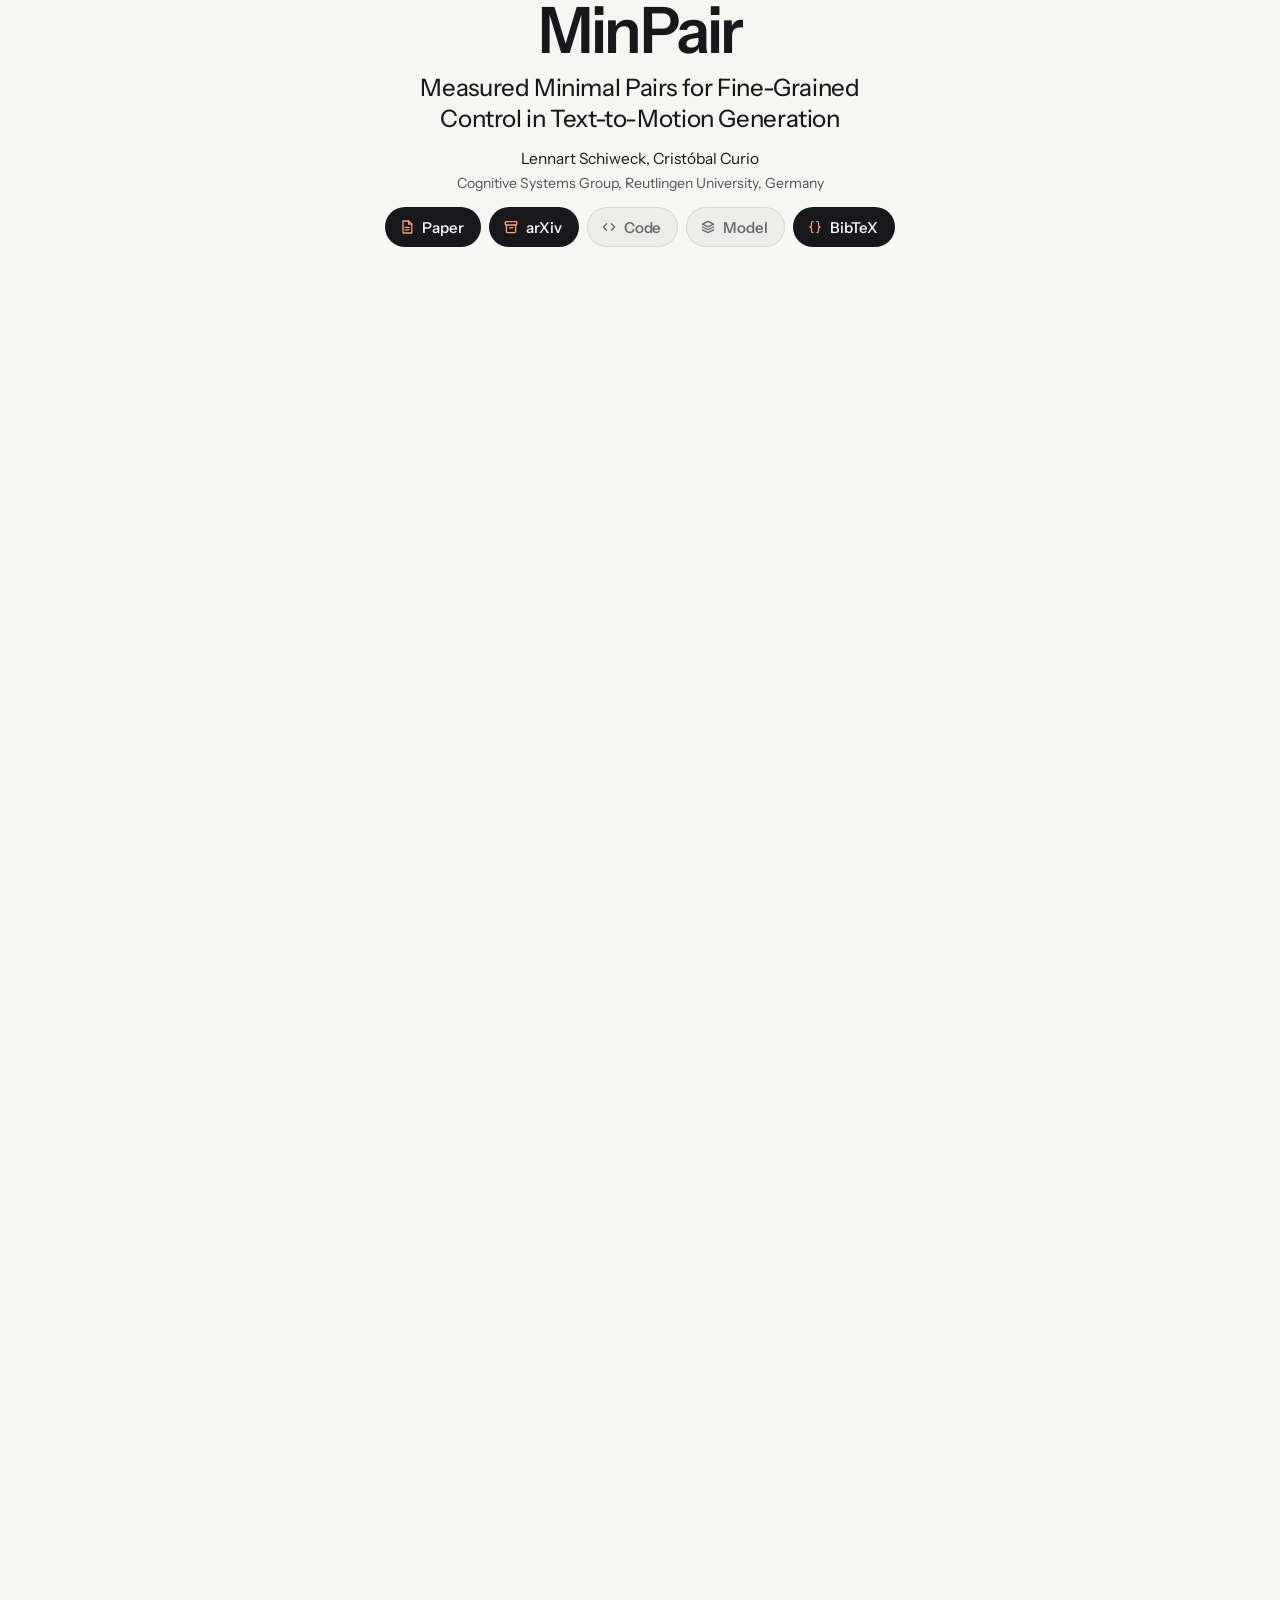
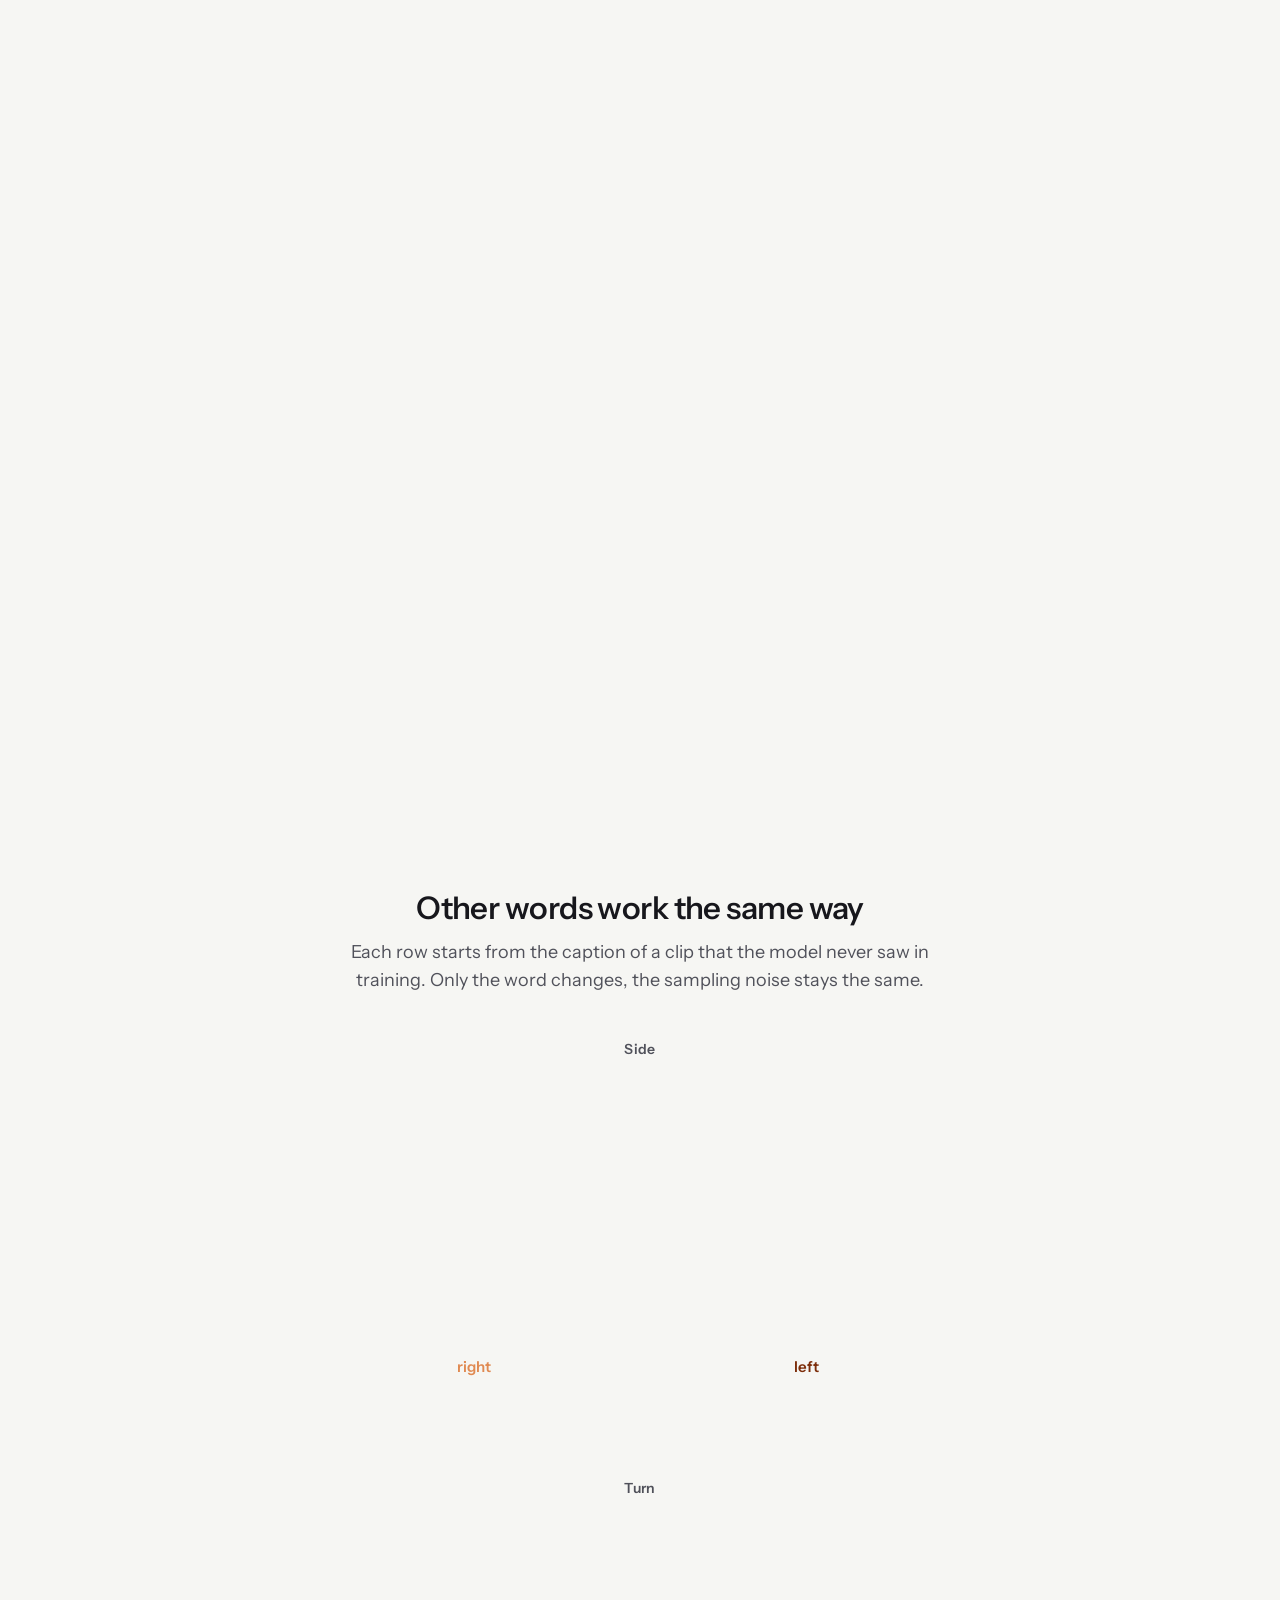
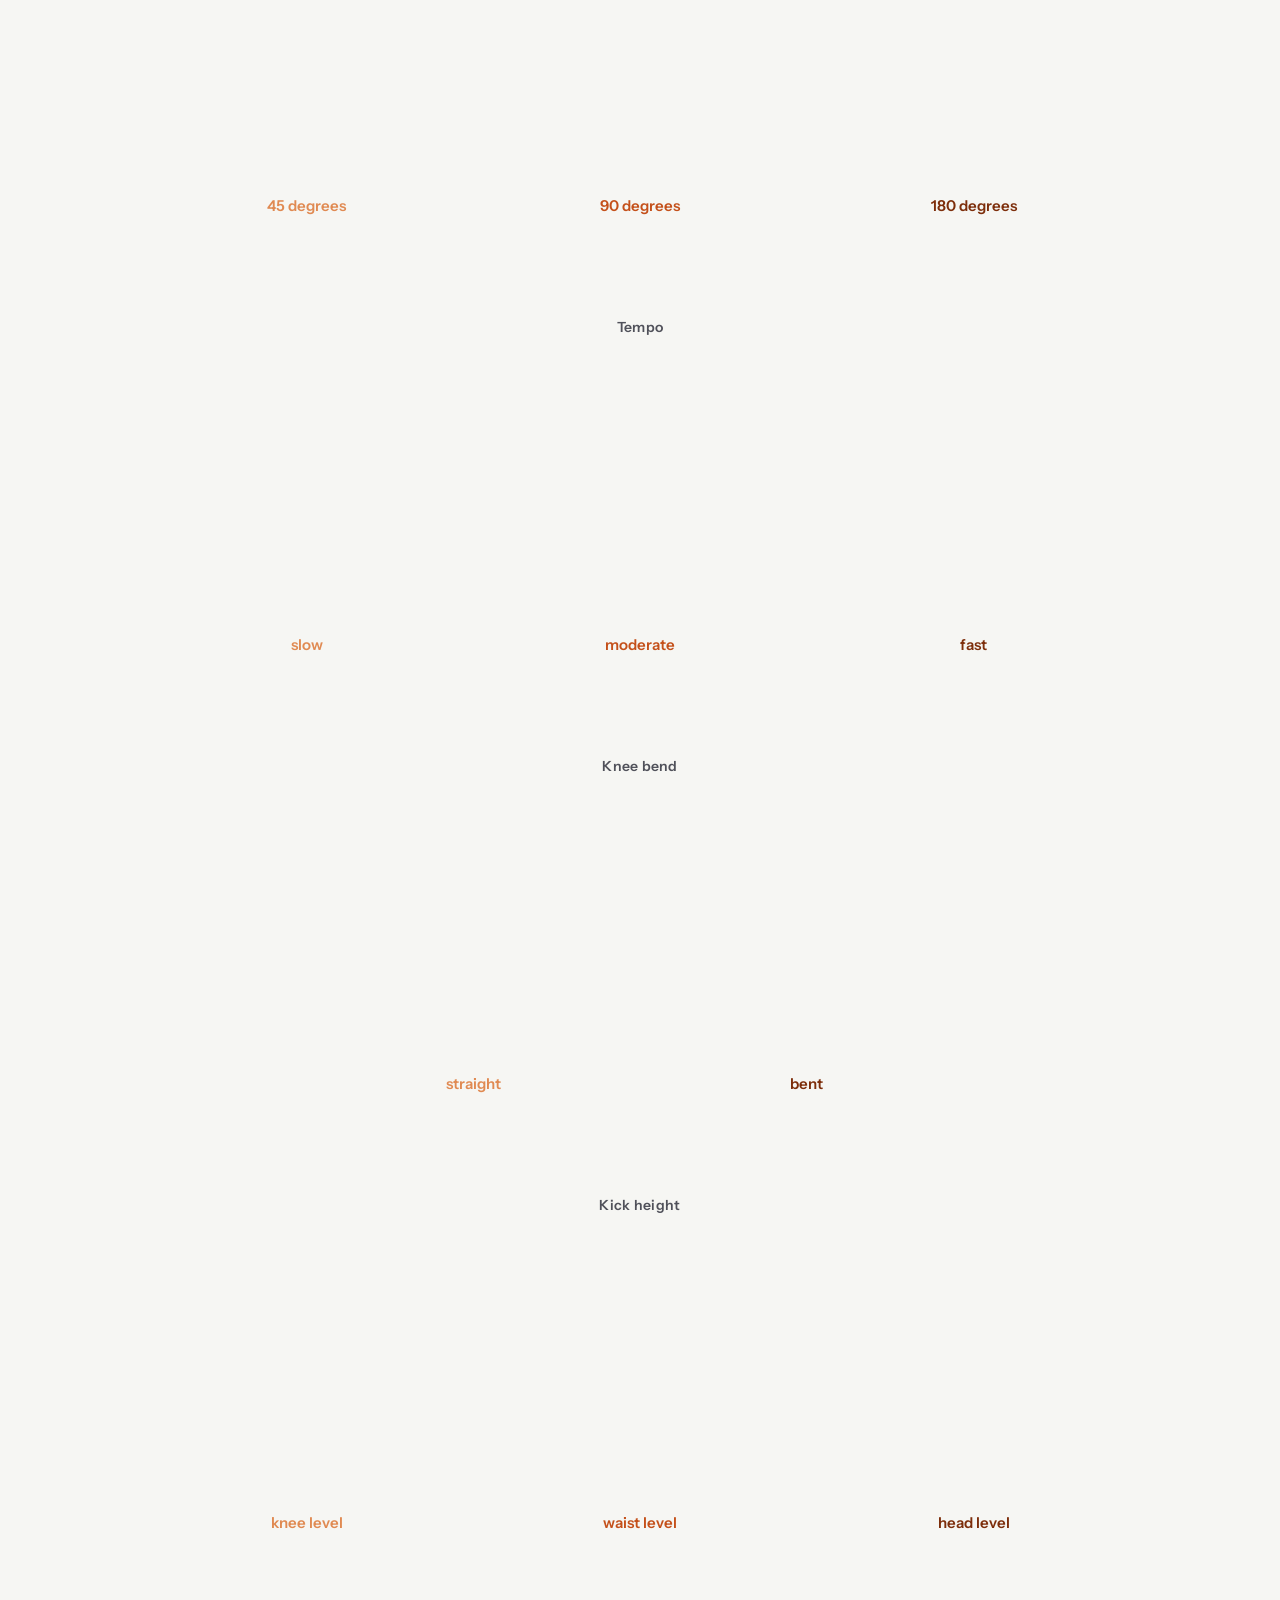
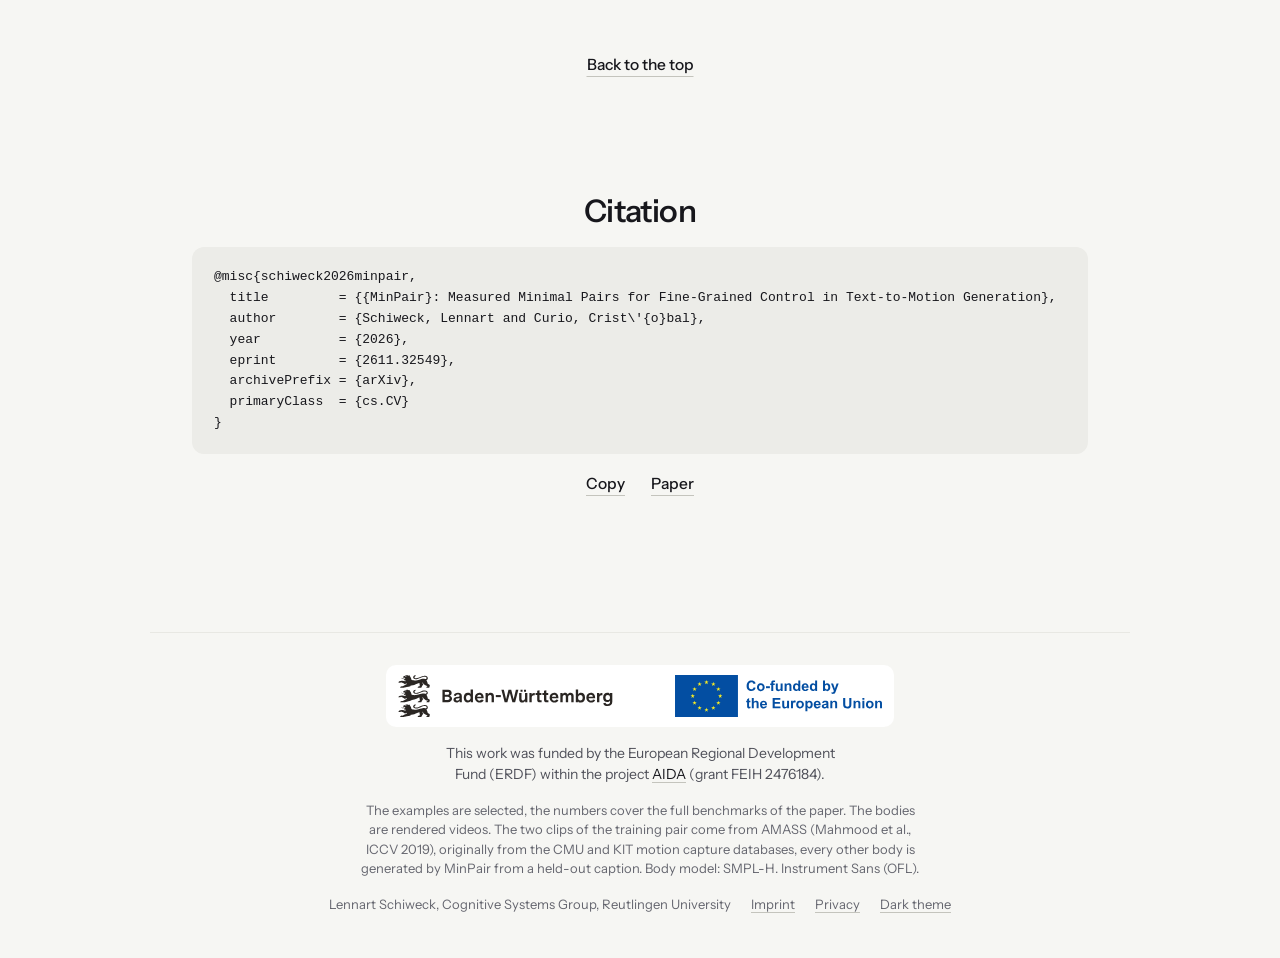
==== minpair/index.html @ 85612e9e "Homepage with SetCon and MinPair project pages Co-Authored-By: Claude Opus 5.5 <noreply@anthropic.co" ====
<!doctype html>
<html lang="en" data-paper="minpair" data-fr-store="mp-theme">
<head>
<meta charset="utf-8">
<meta name="viewport" content="width=device-width, initial-scale=1, viewport-fit=cover">
<title>MinPair: Measured Minimal Pairs for Fine-Grained Control in Text-to-Motion Generation</title>
<meta name="description" content="MinPair: Measured Minimal Pairs for Fine-Grained Control in Text-to-Motion Generation. Lennart Schiweck and Cristóbal Curio (Reutlingen University). Paper, animated overview and citation.">
<meta name="color-scheme" content="light dark">
<!-- Link preview. With pageUrl set in config.js, frame.js makes these addresses absolute; for crawlers, write the absolute addresses here too. -->
<meta property="og:type" content="website">
<meta property="og:title" content="MinPair: Measured Minimal Pairs for Fine-Grained Control in Text-to-Motion Generation">
<meta property="og:description" content="Change one word of the caption and the motion follows.">
<meta property="og:image" content="media/og.png">
<meta property="og:image:width" content="1200">
<meta property="og:image:height" content="630">
<meta name="twitter:card" content="summary_large_image">
<link rel="icon" href="data:image/svg+xml,%3Csvg xmlns='http://www.w3.org/2000/svg' viewBox='0 0 32 32'%3E%3Crect width='32' height='32' rx='8' fill='%23c4501a'/%3E%3Crect x='8.5' y='13' width='6' height='12' rx='1.6' fill='%23fff'/%3E%3Crect x='17.5' y='7' width='6' height='18' rx='1.6' fill='%23fff'/%3E%3C/svg%3E">
<script>try { var t = localStorage.getItem("mp-theme"); if (t === "dark" || t === "light") document.documentElement.dataset.theme = t; } catch (e) {}</script>
<link rel="preload" href="fonts/InstrumentSans-var.woff2" as="font" type="font/woff2" crossorigin>
<link rel="preload" href="data/story.json" as="fetch" crossorigin>
<link rel="preload" href="data/examples.json" as="fetch" crossorigin>
<link rel="stylesheet" href="frame/frame.css">
<link rel="stylesheet" href="css/minpair.css">
</head>
<body>

<!-- slim top bar (frame): in once the head block with its links has gone (story.js: from the hand-over to the second step on,
     and below the story). v16: on its right the links of the head block (frame: .fr-tn-paper), so the paper stays in reach
     during the whole playback; the section links (Method, Results, Examples) give way on narrow screens -->
<nav class="fr-topnav" id="topnav" aria-label="Page">
  <a class="fr-tn-brand" href="#top" data-totop>MinPair</a>
  <div class="fr-tn-links"><a class="fr-tn-opt" href="#story" data-step="pair">Method</a><a href="#story" data-step="r1">Results</a><a class="fr-tn-opt2" href="#others" data-jump="others">Examples</a></div>
  <!-- frame: the paper links in the top bar (frame.css .fr-tn-paper). Same order and targets as the head block's link bar;
       data-fr-link gets its href from config.js (frame.js), a link without href is not shown. Files and other sites open in a
       new tab, so the story plays on; BibTeX jumps to the citation (data-jump: the autoplay ends) -->
  <div class="fr-tn-paper" role="group" aria-label="Paper and citation"><a class="fr-tn-main" href="paper/minpair.pdf" target="_blank" rel="noopener">Paper</a><a data-fr-link="arxiv" target="_blank">arXiv</a><a data-fr-link="code" target="_blank">Code</a><a data-fr-link="model" target="_blank">Model</a><a href="#cite" data-jump="cite" data-fr-flash="bib">BibTeX</a></div>
  <button class="fr-tn-theme" id="themeNav" type="button" data-fr-theme aria-label="Switch between light and dark"><svg class="fr-sun" viewBox="0 0 20 20" fill="none" stroke="currentColor" stroke-width="1.6" stroke-linecap="round" aria-hidden="true"><circle cx="10" cy="10" r="3.4"/><path d="M10 2.2v2M10 15.8v2M2.2 10h2M15.8 10h2M4.5 4.5l1.4 1.4M14.1 14.1l1.4 1.4M4.5 15.5l1.4-1.4M14.1 5.9l1.4-1.4"/></svg><svg class="fr-moon" viewBox="0 0 20 20" fill="none" stroke="currentColor" stroke-width="1.6" stroke-linejoin="round" aria-hidden="true"><path d="M16.6 12.4A7 7 0 0 1 7.6 3.4a7 7 0 1 0 9 9z"/></svg></button>
</nav>
<main id="top">

<!-- ============================================================ the story: a player of one screen height with its own clock -->
<section class="story" id="story" aria-label="How MinPair works, one step per screen of scrolling">
  <div class="stage" id="stage" tabindex="0" role="region" aria-label="How MinPair works, a player in eight steps. It plays by itself. Scrolling or the arrow keys move one step on or back, space pauses or plays.">
    <div class="gl" id="gl" aria-hidden="true"></div>
    <canvas class="fig" id="fig" aria-hidden="true"></canvas>
    <canvas class="chart" id="chart" role="img" aria-label="Share of followed edits"></canvas>
    <div id="chart-sr" class="sr"></div>

    <!-- head block (frame), centred above the stage; it fades with the first step -->
    <header class="hd fr-head fr-center" id="hd">
      <h1 class="fr-title"><span class="fr-name">MinPair</span><span class="fr-sr">: </span><span class="fr-sub">Measured Minimal Pairs for Fine-Grained Control in Text-to-Motion Generation</span></h1>
      <p class="fr-authors"><span>Lennart Schiweck</span>, <span>Cristóbal Curio</span></p>
      <p class="fr-affil"><span>Cognitive Systems Group, Reutlingen University, Germany</span></p>
      <!-- frame v2: the buttons (frame.css .fr-btns); a button without a target in config.js stays greyed with "soon" -->
      <nav class="fr-btns" aria-label="Paper, code and model"><a class="fr-btn" href="paper/minpair.pdf"><svg viewBox="0 0 20 20" fill="none" stroke="currentColor" stroke-width="1.6" stroke-linecap="round" stroke-linejoin="round" aria-hidden="true"><path d="M5 2.5h7l4 4v11H5z"/><path d="M12 2.5v4h4"/><path d="M7.6 10.5h4.8M7.6 13.5h4.8"/></svg><span class="fr-w">Paper</span></a><a class="fr-btn" data-fr-link="arxiv"><svg viewBox="0 0 20 20" fill="none" stroke="currentColor" stroke-width="1.6" stroke-linecap="round" stroke-linejoin="round" aria-hidden="true"><rect x="2.75" y="3.25" width="14.5" height="4.25" rx="1"/><path d="M4.25 7.5v8.25c0 .7.55 1.25 1.25 1.25h9c.7 0 1.25-.55 1.25-1.25V7.5"/><path d="M8 11h4"/></svg><span class="fr-w">arXiv</span><span class="fr-soon">soon</span></a><a class="fr-btn" data-fr-link="code"><svg viewBox="0 0 20 20" fill="none" stroke="currentColor" stroke-width="1.6" stroke-linecap="round" stroke-linejoin="round" aria-hidden="true"><path d="M7 6l-4 4 4 4M13 6l4 4-4 4"/></svg><span class="fr-w">Code</span><span class="fr-soon">soon</span></a><a class="fr-btn" data-fr-link="model"><svg viewBox="0 0 20 20" fill="none" stroke="currentColor" stroke-width="1.6" stroke-linecap="round" stroke-linejoin="round" aria-hidden="true"><path d="M10 3l7 3.4-7 3.4-7-3.4z"/><path d="M3 10l7 3.4 7-3.4M3 13.6L10 17l7-3.4"/></svg><span class="fr-w">Model</span><span class="fr-soon">soon</span></a><a class="fr-btn" href="#cite" data-jump="cite" data-fr-flash="bib"><svg viewBox="0 0 20 20" fill="none" stroke="currentColor" stroke-width="1.6" stroke-linecap="round" stroke-linejoin="round" aria-hidden="true"><path d="M7.6 3C5.8 3 5.6 4 5.6 5.4v2.4c0 1.2-.6 2.2-2.1 2.2 1.5 0 2.1 1 2.1 2.2v2.4c0 1.4.2 2.4 2 2.4"/><path d="M12.4 3c1.8 0 2 1 2 2.4v2.4c0 1.2.6 2.2 2.1 2.2-1.5 0-2.1 1-2.1 2.2v2.4c0 1.4-.2 2.4-2 2.4"/></svg><span class="fr-w">BibTeX</span></a></nav>
    </header>
    <p class="sr" id="beat-live" aria-live="polite"></p>

    <a class="more-hint" id="more-hint" href="#others" aria-hidden="true" tabindex="-1"><span>More examples below</span><svg viewBox="0 0 20 20" aria-hidden="true"><path d="M5 7.5l5 5 5-5" fill="none" stroke="currentColor" stroke-width="1.8" stroke-linecap="round" stroke-linejoin="round"/></svg></a>
    <div class="player" id="player" role="group" aria-label="Player">
      <button class="pb" id="pl-prev" type="button" aria-label="Previous step"><svg viewBox="0 0 20 20" aria-hidden="true"><path d="M12.5 5l-5 5 5 5" fill="none" stroke="currentColor" stroke-width="1.8" stroke-linecap="round" stroke-linejoin="round"/></svg></button>
      <button class="pb play" id="pl-play" type="button" aria-label="Play"></button>
      <button class="pb" id="pl-next" type="button" aria-label="Next step"><svg viewBox="0 0 20 20" aria-hidden="true"><path d="M7.5 5l5 5-5 5" fill="none" stroke="currentColor" stroke-width="1.8" stroke-linecap="round" stroke-linejoin="round"/></svg></button>
      <div class="track" id="pl-track"><span class="rail"></span><span class="fill" id="pl-fill"></span></div>
      <span class="tip" id="pl-tip" aria-hidden="true"></span>
    </div>
  </div>
</section>

<!-- ============================================================ other attributes, ordinary page content -->
<section class="others" id="others" aria-labelledby="others-h">
  <div class="wrap">
    <h2 class="fr-h2" id="others-h">Other words work the same way</h2>
    <p class="fr-lead lede">Each row starts from the caption of a clip that the model never saw in training. Only the word changes, the sampling noise stays the same.</p>
  </div>
  <div class="grid" id="grid"></div>
  <p class="fr-links up"><a href="#top" data-totop>Back to the top</a></p>
</section>

<!-- ============================================================ citation (frame) -->
<section class="cite" id="cite" aria-labelledby="h-cite">
  <div class="wrap">
    <div class="fr-cite">
      <h2 class="fr-h2" id="h-cite">Citation</h2>
      <pre class="fr-bib" id="bib" data-fr-bib>@misc{schiweck2026minpair,
  title  = {{MinPair}: Measured Minimal Pairs for Fine-Grained Control in Text-to-Motion Generation},
  author = {Schiweck, Lennart and Curio, Crist\'{o}bal},
  year   = {2026}
}</pre>
      <p class="fr-links"><button type="button" data-fr-copy="bib">Copy</button><a href="paper/minpair.pdf">Paper</a></p>
    </div>
  </div>
</section>

</main>

<!-- ============================================================ footer (frame) -->
<footer class="fr-foot">
  <div class="fr-fin">
    <span class="fr-band"><img src="frame/BW_EU_Logo_en.svg" width="2181" height="189" alt="Baden-Württemberg. Co-funded by the European Union"></span>
    <p class="fr-fund">This work was funded by the European Regional Development Fund (ERDF) within the project <a href="https://aida.reutlingen-university.de/" rel="noopener">AIDA</a> (grant FEIH 2476184).</p>
    <p class="fr-credits">The examples are selected, the numbers cover the full benchmarks of the paper. The bodies are rendered videos. The two clips of the training pair come from AMASS (Mahmood et al., ICCV 2019), originally from the CMU and KIT motion capture databases, every other body is generated by MinPair from a held-out caption. Body model: SMPL-H. Instrument Sans (OFL).</p>
    <div class="fr-colo"><p>Lennart Schiweck, Cognitive Systems Group, Reutlingen University</p><p class="fr-legal-links"><a href="#fr-imprint" data-fr-legal aria-controls="fr-imprint" aria-expanded="false">Imprint</a><a href="#fr-privacy" data-fr-legal aria-controls="fr-privacy" aria-expanded="false">Privacy</a></p><p><button class="fr-theme" type="button" data-fr-theme aria-label="Switch between light and dark"><span class="fr-t-dark">Dark theme</span><span class="fr-t-light">Light theme</span></button></p></div>
    <!-- frame v2: imprint and privacy, opened from the links above (frame.js; without JavaScript through #fr-imprint / #fr-privacy) -->
    <section class="fr-legal-panel" id="fr-imprint" aria-label="Imprint"><p>Lennart Schiweck<br>Cognitive Systems Group, Reutlingen University (Hochschule Reutlingen)<br>Alteburgstraße 150, 72762 Reutlingen, Germany<span data-fr-email><br><span class="fr-email">lennart.schiweck [at] reutlingen-university.de</span></span></p></section>
    <section class="fr-legal-panel" id="fr-privacy" aria-label="Privacy"><p>This page sets no cookies, uses no tracking and loads no external fonts or scripts. It is hosted on GitHub Pages; see the <a href="https://docs.github.com/en/site-policy/privacy-policies/github-general-privacy-statement" rel="noopener">GitHub General Privacy Statement</a>.</p></section>
  </div>
</footer>
<!-- frame v2: the round button of the frame (.fr-totop); story.js shows it once the story has gone and restarts the story -->
<button class="fr-totop" id="totop" type="button" aria-label="Back to the top of the page"><svg viewBox="0 0 20 20" aria-hidden="true"><path d="M10 15.5v-11M5 9l5-5 5 5" fill="none" stroke="currentColor" stroke-width="1.8" stroke-linecap="round" stroke-linejoin="round"/></svg></button>

<script src="js/core.js" defer></script>
<script src="js/media.js" defer></script>
<script src="js/chart.js" defer></script>
<script src="js/story.js" defer></script>
<script src="js/grid.js" defer></script>
<script src="js/page.js" defer></script>
<script src="config.js" defer></script>
<script src="frame/frame.js" defer></script>
</body>
</html>
---- minpair/frame/frame.css ----
/* Frame: the shared design language of the project pages (SetCon, MinPair). One typeface, one set of neutrals and one
   accent per page. The pages keep their own heroes and figures; the frame gives them the same type, head block, link bar,
   slim top bar, citation block and footer with the funding band.
   v2 (20.11.2026, v395): the head block's links are buttons (.fr-btns: Paper, arXiv, Code, Model, Data, BibTeX, a button
   without a target stays visible, greyed, with "soon"), the round back-to-the-top button (.fr-totop), the greys a little
   darker (WCAG AA for text on every surface of the pages), and on phones a little larger small type and 44-px targets.

   Use: copy the folder frame/ unchanged next to the page's fonts/ folder, load frame.css before the page's own CSS and
   frame.js (after config.js) at the end of <body>. The <html> element names the paper and the key under which the theme
   is remembered: <html lang="en" data-paper="setcon" data-fr-store="setcon-theme">. Classes start with fr-, variables
   with --fr-. The page's own CSS may read every --fr- token. */

@font-face { font-family: "Instrument Sans"; font-style: normal; font-weight: 400 700; font-stretch: 75% 100%; font-display: swap; src: url(../fonts/InstrumentSans-var.woff2) format("woff2"); }

/* ---------------------------------------------------------------- tokens */
:root {
  --fr-bg: #f6f6f3; --fr-bg-2: #ecece8; --fr-bg-3: #e1e1dc;
  --fr-ink: #17171c; --fr-ink-2: #50515a; --fr-ink-3: #65666f;   /* v2: were #585962, #7b7c85 (3.4:1 on the panels) */
  --fr-line: #d9d9d4; --fr-line-2: #e8e8e3; --fr-rule: #c4c4bd;
  --fr-plate: #ffffff;
  --fr-accent: #5a48e0; --fr-accent-ink: #4a3bc6; --fr-accent-soft: rgba(90, 72, 224, 0.12);
  /* v2: the buttons of the head block and the back-to-the-top button: ink-filled pills, the icon in the accent of the other
     theme (light on the dark pill), the accent on hover; without a target a greyed pill */
  --fr-btn-bg: var(--fr-ink); --fr-btn-ink: var(--fr-bg); --fr-btn-icon: #b5adff; --fr-on-accent: #ffffff;
  --fr-btn-off-bg: var(--fr-bg-2); --fr-btn-off-ink: var(--fr-ink-3); --fr-btn-off-line: var(--fr-line);
  --fr-sans: "Instrument Sans", "Helvetica Neue", Arial, sans-serif;
  --fr-mono: ui-monospace, "SF Mono", Menlo, Consolas, monospace;
  --fr-gutter: clamp(16px, 4vw, 64px);
  --fr-ease: cubic-bezier(0.2, 0.7, 0.2, 1);
  /* type scale: name 42-64, subtitle 19-24, section 24-32, lead 18, body 17, small 14, fine 13 (px) */
  --fr-size-name: clamp(2.625rem, 1.6rem + 3vw, 4rem);
  --fr-size-sub: clamp(1.1875rem, 0.95rem + 0.8vw, 1.5rem);
  --fr-size-h2: clamp(1.5rem, 1.15rem + 1vw, 2rem);
  --fr-size-lead: 1.125rem; --fr-size-body: 1.0625rem; --fr-size-small: 0.875rem; --fr-size-fine: 0.8125rem;
  color-scheme: light;
}
:root[data-paper="minpair"] { --fr-accent: #c4501a; --fr-accent-ink: #a9440f; --fr-accent-soft: rgba(196, 80, 26, 0.12); --fr-btn-icon: #f2a46f }
@media (prefers-color-scheme: dark) {
  :root:not([data-theme="light"]) {
    --fr-bg: #121317; --fr-bg-2: #191a1f; --fr-bg-3: #22232a;
    --fr-ink: #ececea; --fr-ink-2: #adaeb5; --fr-ink-3: #94959d;
    --fr-line: #2c2d34; --fr-line-2: #222329; --fr-rule: #4a4b53;
    --fr-plate: #f4f4f0;
    --fr-accent: #a79dff; --fr-accent-ink: #b5adff; --fr-accent-soft: rgba(167, 157, 255, 0.16);
    --fr-btn-icon: #5a48e0; --fr-on-accent: #121317; --fr-btn-off-bg: var(--fr-bg-3); --fr-btn-off-line: #33343c;
    color-scheme: dark; }
  :root[data-paper="minpair"]:not([data-theme="light"]) { --fr-accent: #f2a46f; --fr-accent-ink: #f2a46f; --fr-accent-soft: rgba(242, 164, 111, 0.16); --fr-btn-icon: #c4501a }
}
:root[data-theme="dark"] {
  --fr-bg: #121317; --fr-bg-2: #191a1f; --fr-bg-3: #22232a;
  --fr-ink: #ececea; --fr-ink-2: #adaeb5; --fr-ink-3: #94959d;
  --fr-line: #2c2d34; --fr-line-2: #222329; --fr-rule: #4a4b53;
  --fr-plate: #f4f4f0;
  --fr-accent: #a79dff; --fr-accent-ink: #b5adff; --fr-accent-soft: rgba(167, 157, 255, 0.16);
  --fr-btn-icon: #5a48e0; --fr-on-accent: #121317; --fr-btn-off-bg: var(--fr-bg-3); --fr-btn-off-line: #33343c;
  color-scheme: dark; }
:root[data-paper="minpair"][data-theme="dark"] { --fr-accent: #f2a46f; --fr-accent-ink: #f2a46f; --fr-accent-soft: rgba(242, 164, 111, 0.16); --fr-btn-icon: #c4501a }

/* ---------------------------------------------------------------- base type */
body { margin: 0; background: var(--fr-bg); color: var(--fr-ink); font: 400 var(--fr-size-body)/1.55 var(--fr-sans); -webkit-font-smoothing: antialiased; text-rendering: optimizeLegibility }
.fr-sr { position: absolute; width: 1px; height: 1px; overflow: hidden; clip: rect(0 0 0 0); white-space: nowrap }
.fr-h2 { margin: 0; font-size: var(--fr-size-h2); line-height: 1.18; font-weight: 560; letter-spacing: -0.018em; text-wrap: balance }
.fr-lead { margin: 0; font-size: var(--fr-size-lead); line-height: 1.55; color: var(--fr-ink-2) }
.fr-lead b, .fr-lead strong { color: var(--fr-ink); font-weight: 540 }
.fr-caption { margin: 0; font-size: var(--fr-size-small); line-height: 1.5; color: var(--fr-ink-2) }
.fr-caption b { color: var(--fr-ink); font-weight: 540 }

/* ---------------------------------------------------------------- head block: name, subtitle, authors, affiliations, links.
   Left-aligned by default; .fr-center centres it (a head above a full-width stage). */
.fr-head { display: grid; justify-items: start; text-align: left }
.fr-head.fr-center { justify-items: center; text-align: center }
.fr-title { margin: 0; display: grid; gap: 12px; justify-items: inherit; font-weight: 400 }
.fr-name { font-size: var(--fr-size-name); line-height: 0.95; font-weight: 600; font-stretch: 96%; letter-spacing: -0.035em }
.fr-sub { font-size: var(--fr-size-sub); line-height: 1.28; font-weight: 450; letter-spacing: -0.016em; max-width: 30ch; text-wrap: balance }
.fr-authors { margin: 24px 0 0; font-size: 0.96875rem; line-height: 1.45; color: var(--fr-ink) }
.fr-authors > span, .fr-affil > span { white-space: nowrap }
.fr-head sup { font-size: 0.7em; line-height: 0; vertical-align: 0.55em; margin-left: 1px; color: var(--fr-ink-2) }
.fr-affil { margin: 2px 0 0; font-size: var(--fr-size-small); line-height: 1.45; color: var(--fr-ink-2); display: flex; flex-wrap: wrap; gap: 0 16px }
.fr-affil sup { margin: 0 2px 0 0 }
.fr-center .fr-affil { justify-content: center }

/* ---------------------------------------------------------------- link bar: underlined words, the underline turns to the accent
   on hover. Fixed order Paper, arXiv, Code, Model, Data, BibTeX; a link without href is not shown (frame.js sets the href
   from config.js only when there is a target). The same look serves buttons (Copy). */
.fr-links { margin: 0 -10px; padding: 0; display: flex; flex-wrap: wrap; gap: 2px 6px }
.fr-head .fr-links { margin-top: 22px }
.fr-center .fr-links { justify-content: center; margin-inline: 0 }
.fr-links a, .fr-links button { display: inline-flex; align-items: center; min-height: 40px; padding: 0 10px; border: 0; border-radius: 4px; background: none; cursor: pointer;
  font: 500 0.96875rem/1 var(--fr-sans); color: var(--fr-ink); text-decoration: underline; text-decoration-thickness: 1px; text-underline-offset: 6px; text-decoration-color: var(--fr-rule);
  white-space: nowrap; transition: text-decoration-color .18s, color .18s }
.fr-links a:hover, .fr-links button:hover { text-decoration-color: var(--fr-accent) }
.fr-links a:not([href]) { display: none }
.fr-links a:focus-visible, .fr-links button:focus-visible { outline: 2px solid var(--fr-accent); outline-offset: 0 }

/* ---------------------------------------------------------------- v2: the head block's buttons. Pills in one row, an icon and a
   word each, in the fixed order Paper, arXiv, Code, Model, Data, BibTeX, the same on every page. frame.js gives a button
   with data-fr-link its href from config.js; a button without href stays in the row, greyed and not clickable, and says
   "soon": under the pointer as a small label below it, on touch screens (no pointer to hover with) always, under its word.
   Where the six do not fit in one row (one row needs 602 px; a head narrower than 620 px, which includes SetCon's head
   column at every width), they stand in two rows of three of one width (3 x 101 px + gaps = 319 px); below 322 px the
   pills get narrower (3 x 93 px), below 298 px two columns.
   Markup: <nav class="fr-btns"><a class="fr-btn" data-fr-link="code"><svg/><span class="fr-w">Code</span><span class="fr-soon">soon</span></a>…</nav> */
.fr-head { container: fr-head / inline-size }
.fr-btns { margin: 0; padding: 0; display: flex; flex-wrap: wrap; gap: 8px }
.fr-head .fr-btns { margin-top: 24px }
.fr-center .fr-btns { justify-content: center }
.fr-btn { position: relative; display: inline-flex; align-items: center; justify-content: center; gap: 7px; height: 40px; padding: 0 17px 0 14px; border-radius: 999px;
  background: var(--fr-btn-bg); color: var(--fr-btn-ink); font: 540 0.9375rem/1 var(--fr-sans); letter-spacing: -0.005em; text-decoration: none; white-space: nowrap;
  -webkit-tap-highlight-color: transparent; transition: background-color .18s, color .18s }
.fr-btn svg { width: 16px; height: 16px; flex: none; color: var(--fr-btn-icon); transition: color .18s }
.fr-btn[href]:hover { background: var(--fr-accent); color: var(--fr-on-accent) }
.fr-btn[href]:hover svg { color: inherit }
.fr-btn:focus-visible { outline: 2px solid var(--fr-accent); outline-offset: 2px; border-radius: 999px }
.fr-btn:not([href]) { background: var(--fr-btn-off-bg); color: var(--fr-btn-off-ink); box-shadow: inset 0 0 0 1px var(--fr-btn-off-line); cursor: default }
.fr-btn:not([href]) svg { color: inherit }
.fr-soon { display: none }
@media (hover: hover) {
  .fr-btn:not([href]) .fr-soon { display: block; position: absolute; left: 50%; top: 100%; margin-top: 6px; padding: 4px 8px; border-radius: 6px; z-index: 5;
    background: var(--fr-ink); color: var(--fr-bg); font: 500 0.75rem/1.2 var(--fr-sans); letter-spacing: 0.01em; white-space: nowrap; pointer-events: none;
    opacity: 0; transform: translate(-50%, -3px); transition: opacity .15s, transform .15s }
  .fr-btn:not([href]):hover .fr-soon { opacity: 1; transform: translate(-50%, 0) }
}
@media (hover: none) {
  .fr-btn:not([href]) { display: inline-grid; grid-template-columns: auto auto; grid-template-rows: auto auto; align-content: center; justify-content: center; column-gap: 7px; row-gap: 2px }
  .fr-btn:not([href]) svg { grid-row: 1 / span 2; align-self: center }
  .fr-btn:not([href]) .fr-soon { display: block; font: 500 0.6875rem/1 var(--fr-sans); letter-spacing: 0.02em }
}
@container fr-head (max-width: 620px) {
  .fr-btns { display: grid; grid-template-columns: repeat(3, 1fr); width: max-content; max-width: 100% }
  .fr-center .fr-btns { margin-inline: auto }
}
@container fr-head (max-width: 322px) { .fr-btn { padding: 0 12px 0 10px; gap: 6px } }
@container fr-head (max-width: 298px) { .fr-btns { grid-template-columns: repeat(2, 1fr) } }

/* ---------------------------------------------------------------- slim top bar: slides in once the hero has left the screen */
.fr-topnav { position: fixed; top: 0; left: 0; right: 0; z-index: 30; height: 48px; display: flex; align-items: center; gap: 22px;
  padding: 0 max(var(--fr-gutter), env(safe-area-inset-right)) 0 max(var(--fr-gutter), env(safe-area-inset-left));
  background: var(--fr-bg); border-bottom: 1px solid var(--fr-line-2); font-family: var(--fr-sans);
  transform: translateY(-100%); visibility: hidden; transition: transform .28s var(--fr-ease), visibility 0s linear .28s }
.fr-topnav.on { transform: none; visibility: visible; transition: transform .28s var(--fr-ease), visibility 0s }
.fr-topnav a { color: inherit; text-decoration: none }
.fr-tn-brand { font-weight: 600; font-stretch: 96%; letter-spacing: -0.03em; font-size: 1.0625rem; color: var(--fr-ink); padding: 6px 0 }
.fr-tn-brand:hover { color: var(--fr-accent-ink) }
.fr-tn-links { display: flex; gap: 18px; font-size: var(--fr-size-small); color: var(--fr-ink-2); margin-left: 4px; min-width: 0 }
.fr-tn-links a { padding: 6px 0; transition: color .15s; white-space: nowrap }
.fr-tn-links a:hover { color: var(--fr-accent-ink) }
.fr-tn-theme { margin-left: auto; width: 34px; height: 34px; flex: none; display: grid; place-items: center; padding: 0; border: 0; background: none; cursor: pointer; color: var(--fr-ink-2); border-radius: 8px; transition: color .15s, background-color .15s }
.fr-tn-theme svg { width: 18px; height: 18px }
.fr-tn-theme:hover { color: var(--fr-ink); background: var(--fr-bg-2) }
.fr-tn-theme .fr-moon { display: none }
:root[data-theme="dark"] .fr-tn-theme .fr-sun { display: none }
:root[data-theme="dark"] .fr-tn-theme .fr-moon { display: block }
@media (prefers-color-scheme: dark) { :root:not([data-theme="light"]) .fr-tn-theme .fr-sun { display: none } :root:not([data-theme="light"]) .fr-tn-theme .fr-moon { display: block } }
/* the paper links in the top bar: the head block's link bar, small, at the right end beside the theme switch, so the paper
   stays in reach once the head block has gone. Underlined words as in the link bar; Paper is marked by its ink and an
   underline in the accent. A link without href (no target in config.js yet) is not shown */
.fr-tn-paper { margin-left: auto; display: flex; align-items: center; gap: 2px; flex: none }
.fr-tn-paper a { display: inline-flex; align-items: center; min-height: 34px; padding: 0 7px; border-radius: 4px; font: 500 var(--fr-size-small)/1 var(--fr-sans);
  color: var(--fr-ink-2); text-decoration: underline; text-decoration-thickness: 1px; text-underline-offset: 5px; text-decoration-color: var(--fr-rule);
  white-space: nowrap; transition: color .15s, text-decoration-color .15s }
.fr-tn-paper a:hover { color: var(--fr-ink); text-decoration-color: var(--fr-accent) }
.fr-tn-paper a.fr-tn-main { color: var(--fr-ink); text-decoration-color: var(--fr-accent) }
.fr-tn-paper a:not([href]) { display: none }
.fr-tn-paper a:focus-visible { outline: 2px solid var(--fr-accent); outline-offset: 0 }
.fr-tn-paper + .fr-tn-theme { margin-left: -8px }

/* ---------------------------------------------------------------- v2: back to the top, a round button at the lower right in the
   look of the head block's buttons. It shows once the page's opening has gone: frame.js with data-fr-after="<selector>"
   (in once that element is above the screen), or the page's own script toggling the class "on" (MinPair's story) */
.fr-totop { position: fixed; right: max(20px, env(safe-area-inset-right)); bottom: max(20px, env(safe-area-inset-bottom)); z-index: 25; width: 46px; height: 46px;
  margin: 0; padding: 0; border: 0; border-radius: 50%; display: grid; place-items: center; cursor: pointer; background: var(--fr-btn-bg); color: var(--fr-btn-ink);
  box-shadow: 0 2px 10px rgba(0, 0, 0, 0.18); -webkit-tap-highlight-color: transparent; opacity: 0; visibility: hidden; transform: translateY(10px);
  transition: opacity .25s, transform .25s var(--fr-ease), visibility 0s linear .25s, background-color .18s, color .18s }
.fr-totop svg { width: 20px; height: 20px; display: block }
.fr-totop.on { opacity: 1; visibility: visible; transform: none; transition: opacity .25s, transform .25s var(--fr-ease), visibility 0s, background-color .18s, color .18s }
.fr-totop:hover { background: var(--fr-accent); color: var(--fr-on-accent) }
.fr-totop:focus-visible { outline: 2px solid var(--fr-accent); outline-offset: 3px; border-radius: 50% }

/* ---------------------------------------------------------------- citation: heading, the BibTeX box, Copy and Paper below it */
.fr-cite { display: grid; gap: 18px; max-width: 46rem }
.fr-bib { margin: 0; padding: 20px 22px; border-radius: 12px; background: var(--fr-bg-2); font: 0.8125rem/1.6 var(--fr-mono); color: var(--fr-ink); white-space: pre; overflow-x: auto }
.fr-cite .fr-links { margin-top: -8px }
.fr-flash { animation: fr-flash 1.8s var(--fr-ease) both }
@keyframes fr-flash { 0%, 55% { box-shadow: 0 0 0 2px var(--fr-accent); background-color: var(--fr-accent-soft) } 100% { box-shadow: 0 0 0 2px transparent; background-color: var(--fr-bg-2) } }

/* ---------------------------------------------------------------- footer: the funding band (official file, unchanged, on a light
   plate so that it also reads in the dark theme), the funding sentence, the page's credits, the colophon with the theme switch */
.fr-foot { margin-top: clamp(72px, 10vw, 140px); padding: 0 max(var(--fr-gutter), env(safe-area-inset-right)) 44px max(var(--fr-gutter), env(safe-area-inset-left)); text-align: center; font-family: var(--fr-sans) }
.fr-fin { max-width: 980px; margin: 0 auto; border-top: 1px solid var(--fr-line-2); padding-top: 32px; display: grid; gap: 16px; justify-items: center }
.fr-fin p { margin: 0 }
.fr-band { display: block; max-width: 100%; padding: 10px 12px; border-radius: 10px; background: var(--fr-plate) }
.fr-band img { display: block; height: 42px; width: auto; max-width: 100% }
.fr-fund { font-size: var(--fr-size-small); line-height: 1.5; color: var(--fr-ink-2); max-width: 34rem; text-wrap: balance }
.fr-fund a, .fr-credits a { color: var(--fr-ink); text-decoration: underline; text-decoration-thickness: 1px; text-underline-offset: 3px; text-decoration-color: var(--fr-rule) }
.fr-fund a:hover, .fr-credits a:hover { text-decoration-color: currentColor }
.fr-credits a { white-space: nowrap }
.fr-credits { font-size: var(--fr-size-fine); line-height: 1.5; color: var(--fr-ink-3); max-width: 44rem; text-wrap: balance }
.fr-colo { display: flex; flex-wrap: wrap; justify-content: center; gap: 4px 20px; font-size: var(--fr-size-fine); line-height: 1.5; color: var(--fr-ink-3) }
.fr-theme { font: inherit; color: inherit; background: none; border: 0; padding: 0; cursor: pointer; text-decoration: underline; text-underline-offset: 3px; text-decoration-thickness: 1px; text-decoration-color: var(--fr-rule); border-radius: 2px }
.fr-theme:hover { color: var(--fr-ink); text-decoration-color: currentColor }
.fr-t-light { display: none }
:root[data-theme="dark"] .fr-t-dark { display: none } :root[data-theme="dark"] .fr-t-light { display: inline }
@media (prefers-color-scheme: dark) { :root:not([data-theme="light"]) .fr-t-dark { display: none } :root:not([data-theme="light"]) .fr-t-light { display: inline } }
/* v2: Imprint and Privacy, two words of the colophon in the look of the theme switch; each opens a short panel under the
   colophon (frame.js, one at a time; without JavaScript the address #fr-imprint or #fr-privacy shows it) */
.fr-legal-links { display: flex; gap: 0 20px }
.fr-legal-links a { color: inherit; text-decoration: underline; text-underline-offset: 3px; text-decoration-thickness: 1px; text-decoration-color: var(--fr-rule); border-radius: 2px }
.fr-legal-links a:hover, .fr-legal-links a[aria-expanded="true"] { color: var(--fr-ink); text-decoration-color: currentColor }
.fr-legal-panel { display: none; max-width: 34rem; font-size: var(--fr-size-fine); line-height: 1.55; color: var(--fr-ink-2); text-wrap: balance; scroll-margin-bottom: 76px }   /* opened, it stops above the back-to-the-top button */
.fr-legal-panel.on, .fr-legal-panel:target { display: block }
.fr-legal-panel p { margin: 0 }
.fr-legal-panel a { color: var(--fr-ink); text-decoration: underline; text-decoration-thickness: 1px; text-underline-offset: 3px; text-decoration-color: var(--fr-rule) }
.fr-legal-panel a:hover { text-decoration-color: currentColor }
.fr-email a { white-space: nowrap }

/* ---------------------------------------------------------------- phone */
@media (max-width: 760px) {
  .fr-head { min-width: 0 }
  .fr-affil > span { white-space: normal }
  .fr-links a, .fr-links button { min-height: 44px }
  .fr-topnav { gap: 16px }
  .fr-tn-links { gap: 14px }
  .fr-tn-opt { display: none }
  .fr-tn-paper a { padding: 0 6px; min-height: 44px }   /* v2: 40 -> 44 px to tap, same look */
  .fr-tn-paper a[data-fr-link] { display: none }   /* v2: on phones the top bar keeps Paper and BibTeX, whatever config.js holds */
  .fr-bib { white-space: pre-wrap; overflow-wrap: anywhere; padding: 16px 16px }
  .fr-band { width: 100% }
  .fr-band img { height: auto; width: 100% }
  /* v2: 44-px targets without a visible change: the top bar's links and theme switch, the footer's theme switch, the buttons */
  .fr-tn-brand { padding: 9px 0 }
  .fr-tn-links a { padding: 12px 0 }
  .fr-tn-theme { width: 44px; height: 44px; margin-right: -5px }
  .fr-tn-paper + .fr-tn-theme { margin-left: -12px }   /* the icon where it was, the 44-px box beside BibTeX, not over it */
  .fr-theme, .fr-legal-links a { display: inline-flex; align-items: center; min-height: 44px }
  .fr-foot { padding-bottom: 76px }   /* v2: the last line of the footer and an opened panel stay clear of the back-to-the-top button */
  .fr-btn::before { content: ""; position: absolute; left: 0; right: 0; top: -2px; bottom: -2px }   /* 44 px to tap, 40 px to see */
  .fr-totop { right: max(14px, env(safe-area-inset-right)); bottom: max(14px, env(safe-area-inset-bottom)); width: 44px; height: 44px }
}

/* v2, phones: the small type one step larger (small 14 -> 15 px, fine 13 -> 14 px, the authors 15.5 -> 16 px); desktops keep
   the scale above */
@media (max-width: 520px) {
  :root { --fr-size-small: 0.9375rem; --fr-size-fine: 0.875rem }
  .fr-authors { font-size: 1rem }
  /* the buttons a little lower on phones (36 px to see, 44 px to tap: 4 px above and below, which meet in the 8-px gap), so
     that the two rows take as little of MinPair's opening as possible */
  .fr-btn { height: 36px; padding: 0 14px 0 12px; gap: 6px; font-size: 0.875rem }
  .fr-btn svg { width: 15px; height: 15px }
  .fr-btn::before { top: -4px; bottom: -4px }
}

/* narrow phones: the section links give way one after the other, the paper links and the theme switch stay on one line */
@media (max-width: 479px) { .fr-tn-opt2 { display: none } .fr-topnav { gap: 12px } }
@media (max-width: 359px) { .fr-tn-links { display: none } }

@media (prefers-reduced-motion: reduce) {
  .fr-topnav { transition: none }
  .fr-flash { animation: none }
  .fr-totop, .fr-totop.on, .fr-btn, .fr-btn .fr-soon { transition: none }
}
---- minpair/css/minpair.css ----
/* MinPair project page, v15 (from v14's v12.css). The shared frame (frame/frame.css, loaded before this file) gives the type,
   the neutrals, the head block, the link bar, the slim top bar, the citation and the footer with the funding band; this file
   keeps what is MinPair's own: the story player in one screen, its captions and figures, the grid of other words. One
   emphasis: the accent colour, in three tones where three values of one word are shown at once. It belongs to the word that
   changes and to what that word measures on the body. */

/* ---------------------------------------------------------------- tokens: the neutrals and the accent of the frame, the three
   tones of MinPair */
:root {
  --bg: var(--fr-bg); --bg-2: var(--fr-bg-2); --bg-3: var(--fr-bg-3);
  --ink: var(--fr-ink); --ink-2: var(--fr-ink-2); --ink-3: var(--fr-ink-3); --line: var(--fr-line);
  --accent: var(--fr-accent);
  --t0: #e08a52; --t1: #c4501a; --t2: #7d2e0b;
  --sans: var(--fr-sans);
  --gutter: var(--fr-gutter); --maxw: 1040px;
  --ease: var(--fr-ease);
}
@media (prefers-color-scheme: dark) { :root:not([data-theme="light"]) { --t0: #c86a33; --t1: #f2a46f; --t2: #fbd9bf } }
:root[data-theme="dark"] { --t0: #c86a33; --t1: #f2a46f; --t2: #fbd9bf }

/* ---------------------------------------------------------------- base (type and colours from the frame) */
* { box-sizing: border-box }
html { -webkit-text-size-adjust: 100% }
body { overflow-x: clip }
h1, h2, h3, p, figure, pre, ol, ul { margin: 0 }
ol, ul { padding: 0; list-style: none }
a { color: inherit }
button { font: inherit; color: inherit; background: none; border: 0; padding: 0; cursor: pointer; -webkit-tap-highlight-color: transparent }
:focus-visible { outline: 2px solid var(--ink); outline-offset: 3px; border-radius: 6px }
.wrap { width: min(100% - 2 * var(--gutter), var(--maxw)); margin-inline: auto }
.sr { position: absolute !important; width: 1px; height: 1px; overflow: hidden; clip: rect(0 0 0 0); white-space: nowrap }

/* ---------------------------------------------------------------- the player: one screen, the page scrolls past it */
.story { position: relative; height: 800vh }                     /* set by story.js: one screen per step */
.stage { position: sticky; top: 0; height: 100vh; height: 100svh; min-height: 520px; overflow: hidden; contain: strict }
.stage:focus-visible { outline-offset: -4px; border-radius: 0 }
.stage > * { position: absolute; left: 0; top: 0; transform-origin: 0 0 }
.stage > .gl, .stage > .fig, .stage > .chart { width: 100%; height: 100%; pointer-events: none }
/* v17: the bodies are videos, one per view of v16 (media.js): the tile is the view's rectangle (it clips like v16's scissor),
   the video inside it is placed at the page's scale; opaque, its background is the page colour */
.stage > .gl { isolation: isolate; will-change: transform }   /* its own layer under the rest, as v16's canvas was */
.tile { position: absolute; left: 0; top: 0; overflow: hidden; visibility: hidden; pointer-events: none; contain: strict; background: var(--bg) }   /* opaque over its whole rectangle, like the video in it */
.tile > video { position: absolute; left: 0; top: 0; display: block; max-width: none; object-fit: fill; background: transparent; pointer-events: none }
html.js .stage:not(.live) > :not(.hd) { visibility: hidden }
html:not(.js) .story { height: auto } html:not(.js) .stage { height: auto; overflow: visible; padding: 40px var(--gutter); contain: none }
html:not(.js) .stage > * { position: static } html:not(.js) .stage > :not(.hd) { display: none }
html.nogl .stage > * { visibility: visible }

/* the head block of the frame, centred above the stage (story.js places it and fades it with the first step). Type, sizes
   and colours are the frame's; in the stage its vertical gaps are a little tighter, so that the opening keeps the room of
   v14 for its bodies. The subtitle breaks into two balanced lines as in the frame's other heads */
.hd { width: 100%; padding: 0 var(--gutter) }
.hd .fr-sub { max-width: 21em }
.hd .fr-authors { margin-top: 14px }
.hd .fr-btns { margin-top: 14px }   /* frame v2: the buttons (were the underlined words, 8 px) */
@media (max-width: 719px) { .hd .fr-title { gap: 8px } .hd .fr-authors { margin-top: 10px } .hd .fr-btns { margin-top: 10px } }   /* frame v2, phones: 12 px of the two button rows back for the opening */
@media (max-width: 719px) and (max-height: 700px) { .hd .fr-name { font-size: 2.25rem } .hd .fr-sub { font-size: 1.0625rem } .hd .fr-btns { margin-top: 8px } }   /* frame v2, short phones: the name and subtitle a step smaller, so the opening's words stay above the player */
.hd .fr-affil > span { text-wrap: balance }

.beat { padding: 0 var(--gutter); font-size: clamp(1.125rem, 0.8rem + 1.1vw, 1.5rem); line-height: 1.2; font-weight: 600; letter-spacing: -0.014em; text-align: center; text-wrap: balance; pointer-events: none }

/* captions as aligned lines: the shared words in the same place, the one word that differs in its tone */
.lines { font-size: clamp(0.9rem, 0.72rem + 0.6vw, 1.125rem); line-height: 1.4; text-align: left; color: var(--ink-2); pointer-events: none }
.lines .l + .l { margin-top: 3px }
.lines.nw .l { white-space: nowrap }
.lines .w { font-weight: 600; white-space: nowrap }
.lines .mk { display: inline-block; width: 1.5em; color: var(--ink-3); font-weight: 600 }
.t0 { color: var(--t0) } .t1 { color: var(--t1) } .t2 { color: var(--t2) }
.ti { color: var(--ink) } .ta { color: var(--accent) }

/* guides at a landmark of the body, figure labels */
.gd { width: 100px; height: 1.25px; margin-top: -0.6px; background: currentColor; transform-origin: 0 50%; pointer-events: none }
.tib { color: var(--ink) } .tab { color: var(--accent) }
.t0b { color: var(--t0) } .t1b { color: var(--t1) } .t2b { color: var(--t2) }
.vw { font-size: clamp(0.85rem, 0.75rem + 0.3vw, 1rem); line-height: 20px; font-weight: 600; white-space: nowrap; pointer-events: none }
.gll { font-size: 0.75rem; line-height: 18px; color: var(--ink-3); white-space: nowrap; pointer-events: none }
.fl { font-size: 0.8125rem; line-height: 18px; color: var(--ink-2); white-space: nowrap; pointer-events: none }

/* the player bar: back, play, forward and one mark per step on the timeline */
.player { left: 50%; top: auto; bottom: 12px; width: min(760px, 100% - 48px); height: 48px; margin-left: calc(min(760px, 100% - 48px) / -2);
  display: flex; align-items: center; gap: 2px; color: var(--ink-2); z-index: 5 }
.pb { flex: 0 0 auto; display: grid; place-items: center; width: 38px; height: 38px; border-radius: 50%; color: var(--ink-2); transition: color 0.2s, background 0.2s }
.pb:hover { color: var(--ink); background: var(--bg-2) }
.pb svg { width: 18px; height: 18px }
.pb.play { width: 42px; height: 42px; color: var(--ink) }
.pb.play svg { width: 20px; height: 20px }
.track { position: relative; flex: 1 1 auto; height: 38px; margin: 0 10px 0 12px; cursor: pointer }
.track .rail, .track .fill { position: absolute; left: 0; right: 0; top: 50%; height: 2px; margin-top: -1px; border-radius: 1px; background: var(--line); pointer-events: none }
.track .fill { background: var(--ink-2); transform-origin: 0 50%; transform: scaleX(0) }
.ck { position: absolute; top: 50%; width: 22px; height: 30px; margin: -15px 0 0 -11px; display: grid; place-items: center }
.ck::before { content: ""; width: 7px; height: 7px; border-radius: 50%; background: var(--bg); border: 1.5px solid var(--ink-3); transition: transform 0.2s var(--ease), background 0.2s, border-color 0.2s }
.ck.past::before { background: var(--ink-2); border-color: var(--ink-2) }
.ck.on::before { background: var(--ink); border-color: var(--ink); transform: scale(1.45) }
.ck:hover::before { transform: scale(1.6); border-color: var(--ink) }
.tip { position: absolute; left: 0; top: -26px; font-size: var(--fr-size-fine); line-height: 20px; padding: 0 2px; color: var(--ink); white-space: nowrap; opacity: 0; transition: opacity 0.15s; pointer-events: none; transform: translateX(-50%) }
.tip.on { opacity: 1 }
html.reduced .pb.play { display: none }
/* v20: the bar is the story's time line: a finger on it scrubs (no page pan, no text selection); a grip at the playhead shows on
   hover, while dragging and on keyboard focus (it is the bar's slider); the bar keeps its look */
.track { touch-action: none; -webkit-user-select: none; user-select: none }
.track .grip { position: absolute; left: 0; top: 50%; width: 12px; height: 12px; margin: -6px 0 0 -6px; border-radius: 50%; background: var(--ink);
  opacity: 0; transition: opacity 0.15s; pointer-events: none; z-index: 1 }
.track.hov .grip, .track.drag .grip, .track .grip:focus-visible { opacity: 1 }
.track .grip:focus-visible { outline-offset: 3px; border-radius: 50% }

/* ---------------------------------------------------------------- other attributes: rows in the page */
.others { padding: clamp(56px, 10svh, 104px) 0 0 }
.others .fr-h2, .cite .fr-h2 { text-align: center }
.lede { margin: 12px auto 0; max-width: 36em; text-align: center; text-wrap: balance }
.grid { position: relative; width: min(100% - 24px, 1000px); margin: clamp(28px, 5svh, 48px) auto 0; display: grid; grid-template-columns: 1fr; gap: 34px }   /* one row per line, every row the same width */
.row { position: relative; z-index: 1; text-align: center; outline-offset: 4px; cursor: default }
.rn { font-size: var(--fr-size-small); line-height: 1.3; font-weight: 600; letter-spacing: 0.02em; color: var(--ink-2); transition: opacity 0.2s }
.bx { position: relative; height: clamp(190px, 26vw, 290px); margin-top: 4px }
/* the caption has its own line under the words: its space is always reserved, so showing it covers and moves nothing */
.rc { position: relative; margin: 8px auto 0; max-width: 34em; min-height: 4.1em; font-size: var(--fr-size-fine); line-height: 1.35; color: var(--ink-2); text-wrap: balance; opacity: 0; transition: opacity 0.2s; pointer-events: none }
.row:hover .rc, .row:focus .rc, .row.show .rc { opacity: 1 }
.gap { display: inline-block; width: 3.6em; height: 1em; vertical-align: -0.12em; border-bottom: 1.5px solid var(--accent) }
.rv { position: relative; height: 1.5em; margin-top: 6px }
@media (hover: none) { .rc { opacity: 0.85 } }                   /* no hover on a phone: the caption stays readable in its line */
.rv li { position: absolute; top: 0; padding: 0 2px; text-align: center; font-size: 0.9375rem; line-height: 1.2; font-weight: 600; text-wrap: balance }

/* ---------------------------------------------------------------- back to the top: a word of the link bar under the grid, the
   round button once the story has scrolled away (story.js) */
.up { margin: clamp(28px, 5svh, 44px) 0 0; justify-content: center }
/* v17: what follows the grid is no scroll anchor: the rows are built into the empty grid after the page has loaded, and the
   browser would otherwise move the page down by their height while it restores the position of a reload (it then restores
   the position exactly; v16 landed at the top of the grid) */
.others .up, .cite, .fr-foot { overflow-anchor: none }
/* frame v2: the round button is the frame's (.fr-totop: filled with the ink, 46 px, on phones 44 px). Before it was filled with
   the page colour with a 1.3:1 border, and 38 px on phones, hard to see over the grid */

/* the slim top bar is the frame's (frame.css, .fr-topnav); story.js shows it from the second step on, the story keeps its top
   48 px free for it */

/* ---------------------------------------------------------------- citation: the frame's block, centred in the page; the title
   line of the BibTeX fits on a wide screen and wraps below */
.cite { padding: clamp(64px, 12svh, 120px) 0 0 }
.cite .fr-cite { max-width: 56rem; margin-inline: auto }
.cite .fr-cite > .fr-links { justify-content: center }
@media (max-width: 1000px) { .cite .fr-bib { white-space: pre-wrap; overflow-wrap: anywhere } }

@media (max-width: 719px) {
  .player { bottom: 8px; height: 56px; width: calc(100% - 16px); margin-left: calc((100% - 16px) / -2) }
  .pb { width: 44px; height: 44px } .pb.play { width: 48px; height: 48px }
  .track { height: 44px; margin: 0 8px 0 6px }
  .ck { width: 18px; height: 44px; margin: -22px 0 0 -9px }
  .ck::before { width: 6px; height: 6px }
  .rv li { font-size: 0.8125rem }
  .fl, .gll { font-size: 0.75rem }
}
@media (max-width: 520px) { .rv li { font-size: 0.875rem } }   /* frame v2, phones: the value words of the grid one step larger */

/* after the last step a small signal that the page goes on below (fades in, the chevron moves gently) */
.stage > .more-hint { left: 50%; top: auto; bottom: 74px; transform: translate(-50%, 6px); display: flex; flex-direction: column;
  align-items: center; gap: 2px; color: var(--ink-2); font-size: var(--fr-size-small); text-decoration: none; opacity: 0; visibility: hidden;
  transition: opacity 0.45s ease, transform 0.45s ease, visibility 0s linear 0.45s; z-index: 6 }
.stage > .more-hint.on { opacity: 1; visibility: visible; transform: translate(-50%, 0); transition: opacity 0.45s ease, transform 0.45s ease }
.stage > .more-hint svg { width: 20px; height: 20px }
/* v16: the chevron moves only while the hint shows (a running animation on the hidden hint dirtied the style of every frame) */
.stage > .more-hint.on svg { animation: mh-bob 1.6s ease-in-out infinite }
.stage > .more-hint:hover { color: var(--ink) }
@keyframes mh-bob { 0%, 100% { transform: translateY(0) } 50% { transform: translateY(4px) } }
@media (prefers-reduced-motion: reduce) { .stage > .more-hint.on svg { animation: none } .stage > .more-hint, .stage > .more-hint.on { transition: none } }
@media (max-width: 700px) { .stage > .more-hint { bottom: 72px; font-size: var(--fr-size-fine) } }
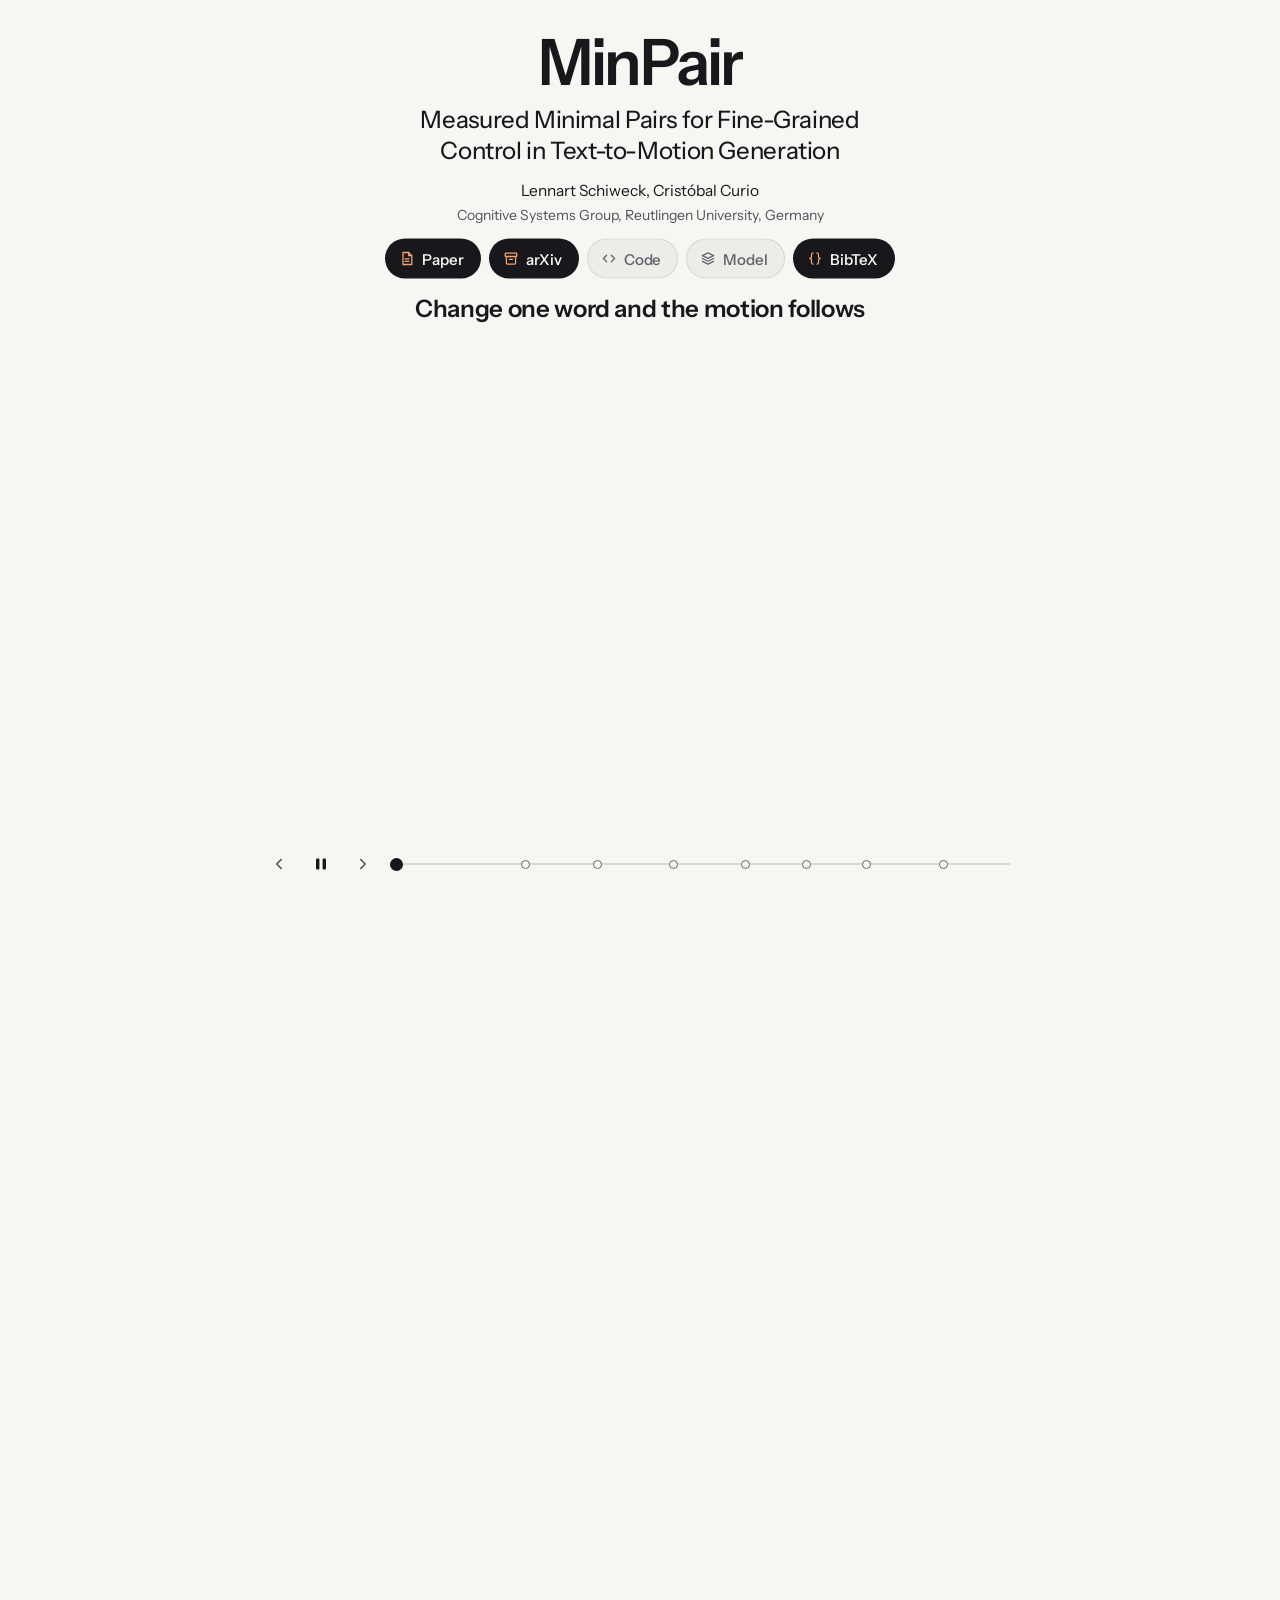
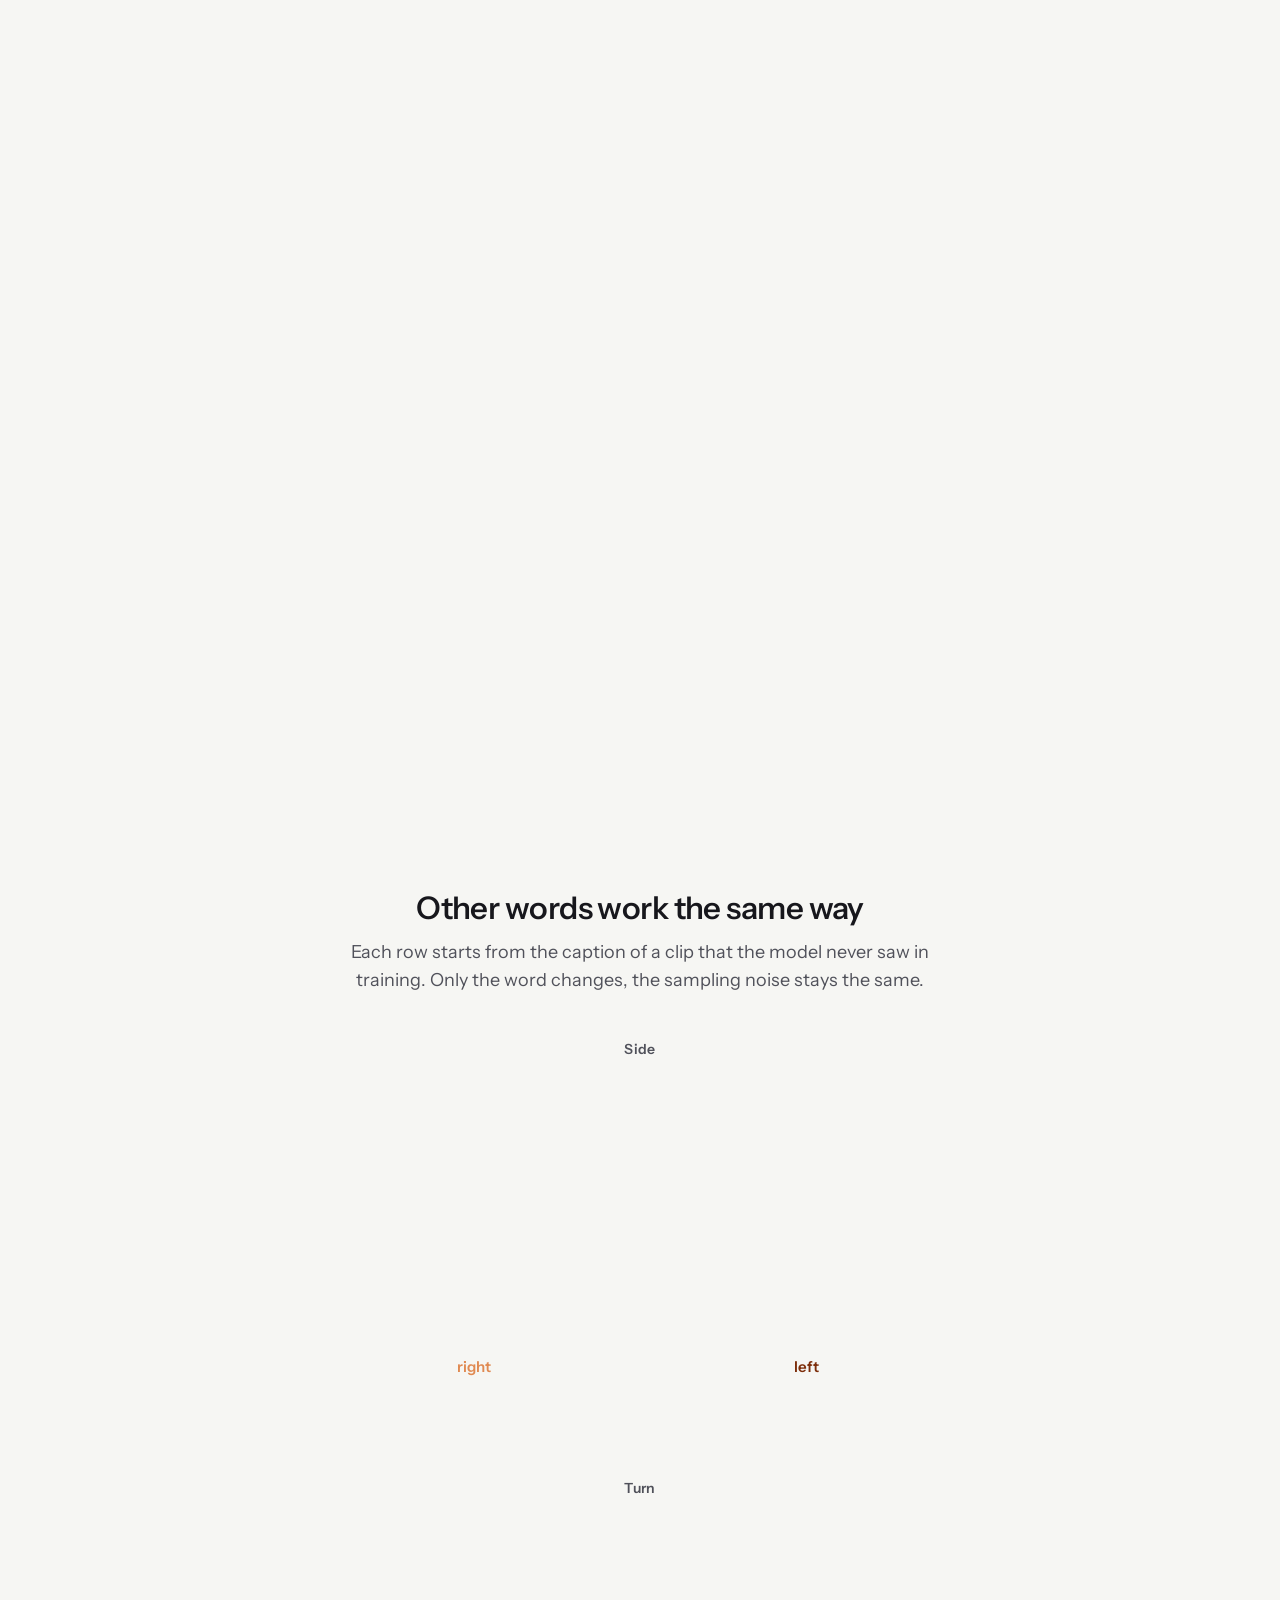
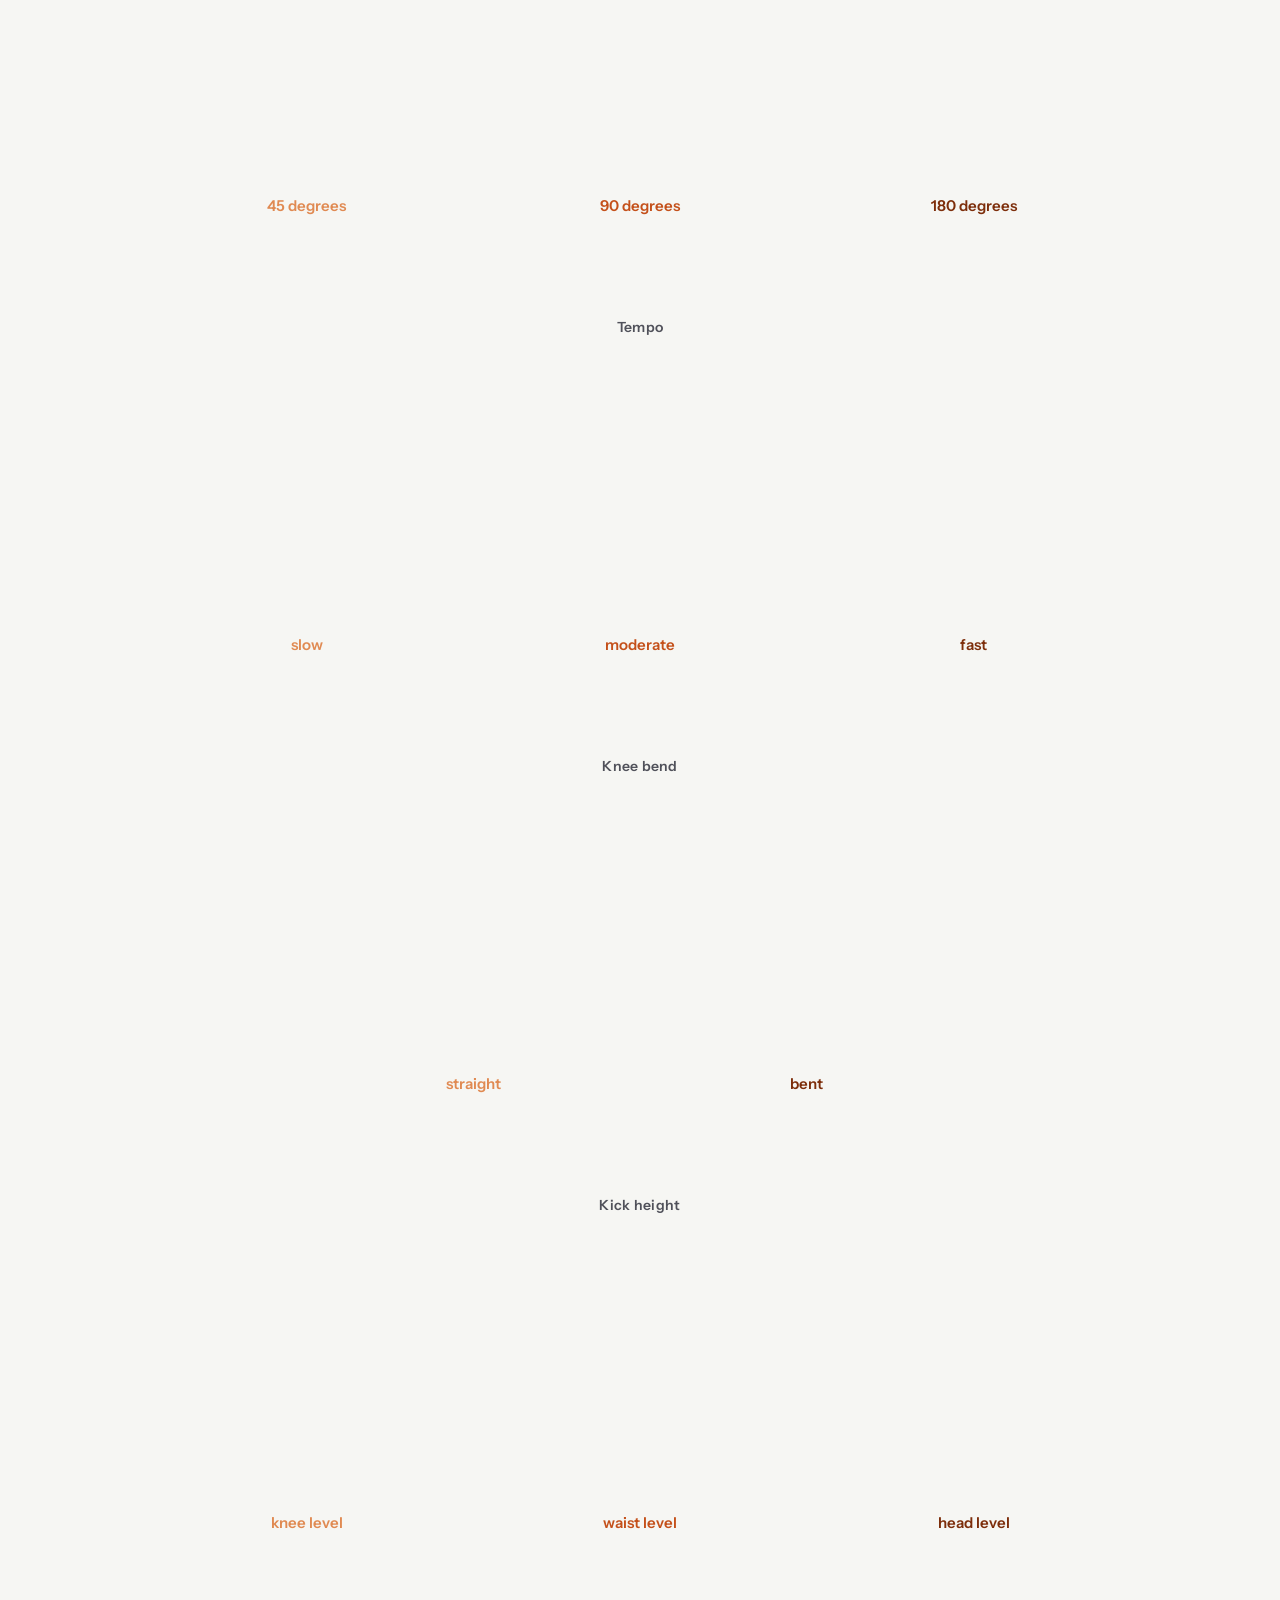
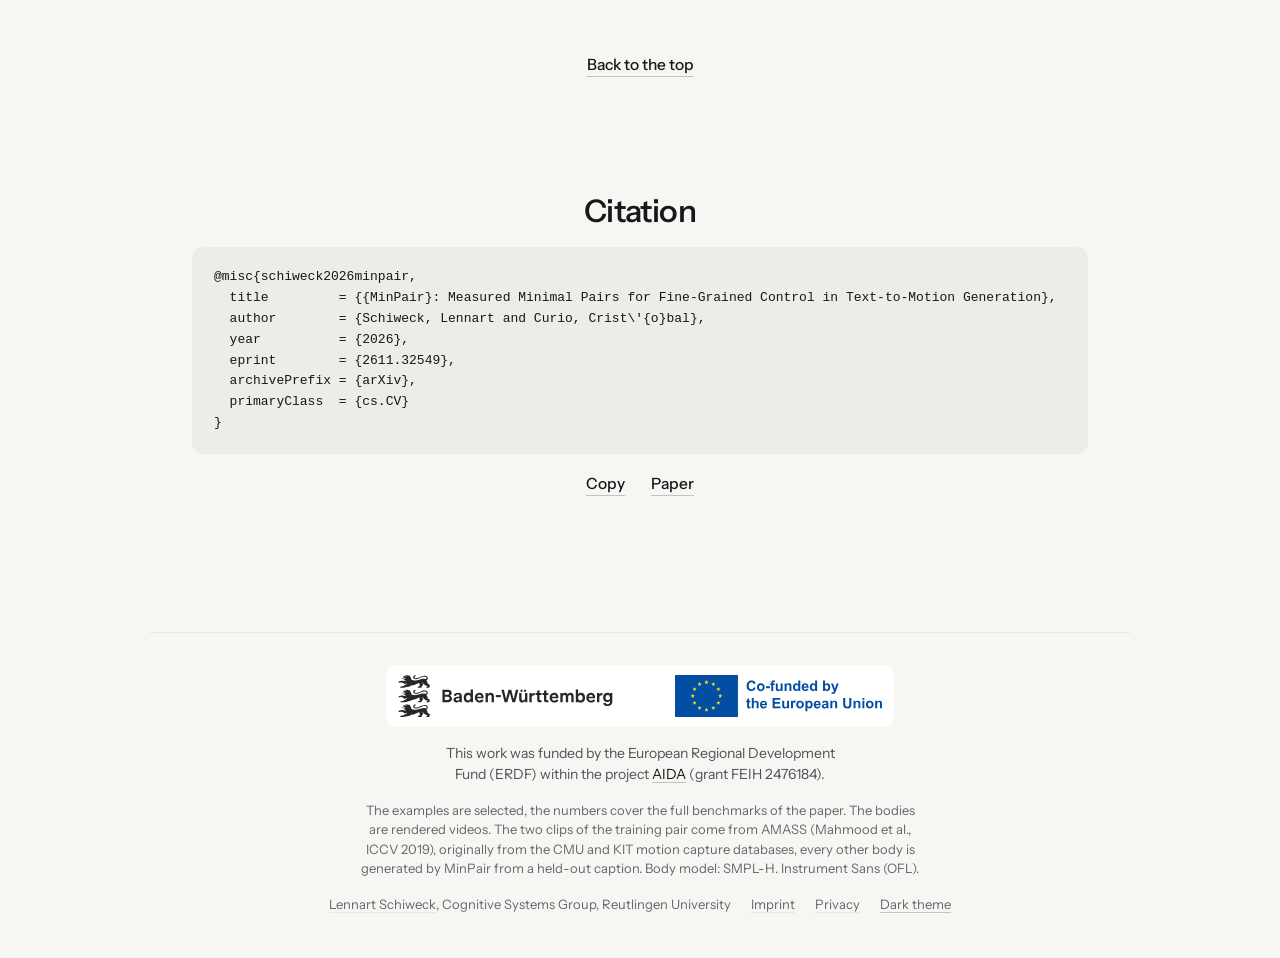
==== commit 246d1466: "Project pages: way back to the homepage (top bar, author line, footer); SetCon bar also on scroll Co" ====
--- a/minpair/index.html
+++ b/minpair/index.html
@@ -10,7 +10,10 @@
 <meta property="og:type" content="website">
 <meta property="og:title" content="MinPair: Measured Minimal Pairs for Fine-Grained Control in Text-to-Motion Generation">
 <meta property="og:description" content="Change one word of the caption and the motion follows.">
-<meta property="og:image" content="media/og.png">
+<meta property="og:url" content="https://lschiweck.github.io/minpair/">
+<meta property="og:image" content="https://lschiweck.github.io/minpair/media/og.png">
+<meta name="twitter:image" content="https://lschiweck.github.io/minpair/media/og.png">
+<link rel="canonical" href="https://lschiweck.github.io/minpair/">
 <meta property="og:image:width" content="1200">
 <meta property="og:image:height" content="630">
 <meta name="twitter:card" content="summary_large_image">
@@ -19,7 +22,7 @@
 <link rel="preload" href="fonts/InstrumentSans-var.woff2" as="font" type="font/woff2" crossorigin>
 <link rel="preload" href="data/story.json" as="fetch" crossorigin>
 <link rel="preload" href="data/examples.json" as="fetch" crossorigin>
-<link rel="stylesheet" href="frame/frame.css">
+<link rel="stylesheet" href="frame/frame.css?v=20261126a">
 <link rel="stylesheet" href="css/minpair.css">
 </head>
 <body>
@@ -28,7 +31,7 @@
      and below the story). v16: on its right the links of the head block (frame: .fr-tn-paper), so the paper stays in reach
      during the whole playback; the section links (Method, Results, Examples) give way on narrow screens -->
 <nav class="fr-topnav" id="topnav" aria-label="Page">
-  <a class="fr-tn-brand" href="#top" data-totop>MinPair</a>
+  <a class="fr-tn-home" href="../">Lennart Schiweck</a><a class="fr-tn-brand" href="#top" data-totop>MinPair</a>
   <div class="fr-tn-links"><a class="fr-tn-opt" href="#story" data-step="pair">Method</a><a href="#story" data-step="r1">Results</a><a class="fr-tn-opt2" href="#others" data-jump="others">Examples</a></div>
   <!-- frame: the paper links in the top bar (frame.css .fr-tn-paper). Same order and targets as the head block's link bar;
        data-fr-link gets its href from config.js (frame.js), a link without href is not shown. Files and other sites open in a
@@ -49,7 +52,7 @@
     <!-- head block (frame), centred above the stage; it fades with the first step -->
     <header class="hd fr-head fr-center" id="hd">
       <h1 class="fr-title"><span class="fr-name">MinPair</span><span class="fr-sr">: </span><span class="fr-sub">Measured Minimal Pairs for Fine-Grained Control in Text-to-Motion Generation</span></h1>
-      <p class="fr-authors"><span>Lennart Schiweck</span>, <span>Cristóbal Curio</span></p>
+      <p class="fr-authors"><span><a class="fr-me" href="../">Lennart Schiweck</a></span>, <span>Cristóbal Curio</span></p>
       <p class="fr-affil"><span>Cognitive Systems Group, Reutlingen University, Germany</span></p>
       <!-- frame v2: the buttons (frame.css .fr-btns); a button without a target in config.js stays greyed with "soon" -->
       <nav class="fr-btns" aria-label="Paper, code and model"><a class="fr-btn" href="paper/minpair.pdf"><svg viewBox="0 0 20 20" fill="none" stroke="currentColor" stroke-width="1.6" stroke-linecap="round" stroke-linejoin="round" aria-hidden="true"><path d="M5 2.5h7l4 4v11H5z"/><path d="M12 2.5v4h4"/><path d="M7.6 10.5h4.8M7.6 13.5h4.8"/></svg><span class="fr-w">Paper</span></a><a class="fr-btn" data-fr-link="arxiv"><svg viewBox="0 0 20 20" fill="none" stroke="currentColor" stroke-width="1.6" stroke-linecap="round" stroke-linejoin="round" aria-hidden="true"><rect x="2.75" y="3.25" width="14.5" height="4.25" rx="1"/><path d="M4.25 7.5v8.25c0 .7.55 1.25 1.25 1.25h9c.7 0 1.25-.55 1.25-1.25V7.5"/><path d="M8 11h4"/></svg><span class="fr-w">arXiv</span><span class="fr-soon">soon</span></a><a class="fr-btn" data-fr-link="code"><svg viewBox="0 0 20 20" fill="none" stroke="currentColor" stroke-width="1.6" stroke-linecap="round" stroke-linejoin="round" aria-hidden="true"><path d="M7 6l-4 4 4 4M13 6l4 4-4 4"/></svg><span class="fr-w">Code</span><span class="fr-soon">soon</span></a><a class="fr-btn" data-fr-link="model"><svg viewBox="0 0 20 20" fill="none" stroke="currentColor" stroke-width="1.6" stroke-linecap="round" stroke-linejoin="round" aria-hidden="true"><path d="M10 3l7 3.4-7 3.4-7-3.4z"/><path d="M3 10l7 3.4 7-3.4M3 13.6L10 17l7-3.4"/></svg><span class="fr-w">Model</span><span class="fr-soon">soon</span></a><a class="fr-btn" href="#cite" data-jump="cite" data-fr-flash="bib"><svg viewBox="0 0 20 20" fill="none" stroke="currentColor" stroke-width="1.6" stroke-linecap="round" stroke-linejoin="round" aria-hidden="true"><path d="M7.6 3C5.8 3 5.6 4 5.6 5.4v2.4c0 1.2-.6 2.2-2.1 2.2 1.5 0 2.1 1 2.1 2.2v2.4c0 1.4.2 2.4 2 2.4"/><path d="M12.4 3c1.8 0 2 1 2 2.4v2.4c0 1.2.6 2.2 2.1 2.2-1.5 0-2.1 1-2.1 2.2v2.4c0 1.4-.2 2.4-2 2.4"/></svg><span class="fr-w">BibTeX</span></a></nav>
@@ -100,10 +103,10 @@
     <span class="fr-band"><img src="frame/BW_EU_Logo_en.svg" width="2181" height="189" alt="Baden-Württemberg. Co-funded by the European Union"></span>
     <p class="fr-fund">This work was funded by the European Regional Development Fund (ERDF) within the project <a href="https://aida.reutlingen-university.de/" rel="noopener">AIDA</a> (grant FEIH 2476184).</p>
     <p class="fr-credits">The examples are selected, the numbers cover the full benchmarks of the paper. The bodies are rendered videos. The two clips of the training pair come from AMASS (Mahmood et al., ICCV 2019), originally from the CMU and KIT motion capture databases, every other body is generated by MinPair from a held-out caption. Body model: SMPL-H. Instrument Sans (OFL).</p>
-    <div class="fr-colo"><p>Lennart Schiweck, Cognitive Systems Group, Reutlingen University</p><p class="fr-legal-links"><a href="#fr-imprint" data-fr-legal aria-controls="fr-imprint" aria-expanded="false">Imprint</a><a href="#fr-privacy" data-fr-legal aria-controls="fr-privacy" aria-expanded="false">Privacy</a></p><p><button class="fr-theme" type="button" data-fr-theme aria-label="Switch between light and dark"><span class="fr-t-dark">Dark theme</span><span class="fr-t-light">Light theme</span></button></p></div>
+    <div class="fr-colo"><p><a href="../">Lennart Schiweck</a>, Cognitive Systems Group, Reutlingen University</p><p class="fr-legal-links"><a href="#fr-imprint" data-fr-legal aria-controls="fr-imprint" aria-expanded="false">Imprint</a><a href="#fr-privacy" data-fr-legal aria-controls="fr-privacy" aria-expanded="false">Privacy</a></p><p><button class="fr-theme" type="button" data-fr-theme aria-label="Switch between light and dark"><span class="fr-t-dark">Dark theme</span><span class="fr-t-light">Light theme</span></button></p></div>
     <!-- frame v2: imprint and privacy, opened from the links above (frame.js; without JavaScript through #fr-imprint / #fr-privacy) -->
     <section class="fr-legal-panel" id="fr-imprint" aria-label="Imprint"><p>Lennart Schiweck<br>Cognitive Systems Group, Reutlingen University (Hochschule Reutlingen)<br>Alteburgstraße 150, 72762 Reutlingen, Germany<span data-fr-email><br><span class="fr-email">lennart.schiweck [at] reutlingen-university.de</span></span></p></section>
-    <section class="fr-legal-panel" id="fr-privacy" aria-label="Privacy"><p>This page sets no cookies, uses no tracking and loads no external fonts or scripts. It is hosted on GitHub Pages; see the <a href="https://docs.github.com/en/site-policy/privacy-policies/github-general-privacy-statement" rel="noopener">GitHub General Privacy Statement</a>.</p></section>
+    <section class="fr-legal-panel" id="fr-privacy" aria-label="Privacy"><p>This page sets no cookies and loads no external fonts or scripts. To count page views, the page sends one request to a counter on Supabase (Supabase Inc.; project in Frankfurt, EU). The counter keeps only the number of views of each page per day, separately for browsers and automated bots; nothing is read from or stored in your browser and no data about you is kept. To answer the request, Supabase processes technical connection data such as your IP address, browser and the page you were on and keeps them in its logs, as described in its <a href="https://supabase.com/privacy" rel="noopener">privacy policy</a>. Legal basis: the legitimate interest in knowing how often the pages are viewed (Art. 6(1)(f) GDPR). It is hosted on GitHub Pages; see the <a href="https://docs.github.com/en/site-policy/privacy-policies/github-general-privacy-statement" rel="noopener">GitHub General Privacy Statement</a>.</p></section>
   </div>
 </footer>
 <!-- frame v2: the round button of the frame (.fr-totop); story.js shows it once the story has gone and restarts the story -->
@@ -116,6 +119,7 @@
 <script src="js/grid.js" defer></script>
 <script src="js/page.js" defer></script>
 <script src="config.js" defer></script>
-<script src="frame/frame.js" defer></script>
+<script src="frame/frame.js?v=20261126a" defer></script>
+<script>/* page view counter: one request with the fixed page name; nothing is read from or stored in the browser (see Privacy) */try{fetch("https://syyacbbypqmfxfmkdsko.supabase.co/functions/v1/hit?p=/minpair/",{keepalive:true,credentials:"omit",mode:"no-cors"})}catch(e){}</script>
 </body>
 </html>
--- a/minpair/frame/frame.css
+++ b/minpair/frame/frame.css
@@ -258,3 +258,12 @@
   .fr-flash { animation: none }
   .fr-totop, .fr-totop.on, .fr-btn, .fr-btn .fr-soon { transition: none }
 }
+
+/* back to the homepage: the name before the page's name in the top bar, in the author line and in the footer */
+.fr-tn-home { color: var(--fr-ink-2); font-size: 0.9375rem; padding: 6px 0; white-space: nowrap }
+.fr-tn-home::after { content: "/"; margin-left: 14px; color: var(--fr-ink-3) }
+.fr-tn-home:hover { color: var(--fr-ink) }
+.fr-topnav .fr-tn-home + .fr-tn-brand { margin-left: -8px }
+.fr-authors a.fr-me, .fr-colo a { color: inherit; text-decoration: underline; text-decoration-color: var(--fr-line-2); text-underline-offset: 3px }
+.fr-authors a.fr-me:hover, .fr-colo a:hover { text-decoration-color: currentColor }
+@media (max-width: 640px) { .fr-tn-home { font-size: 0; padding: 9px 0 } .fr-tn-home::before { content: "\2190"; font-size: 1rem } .fr-tn-home::after { display: none } }
